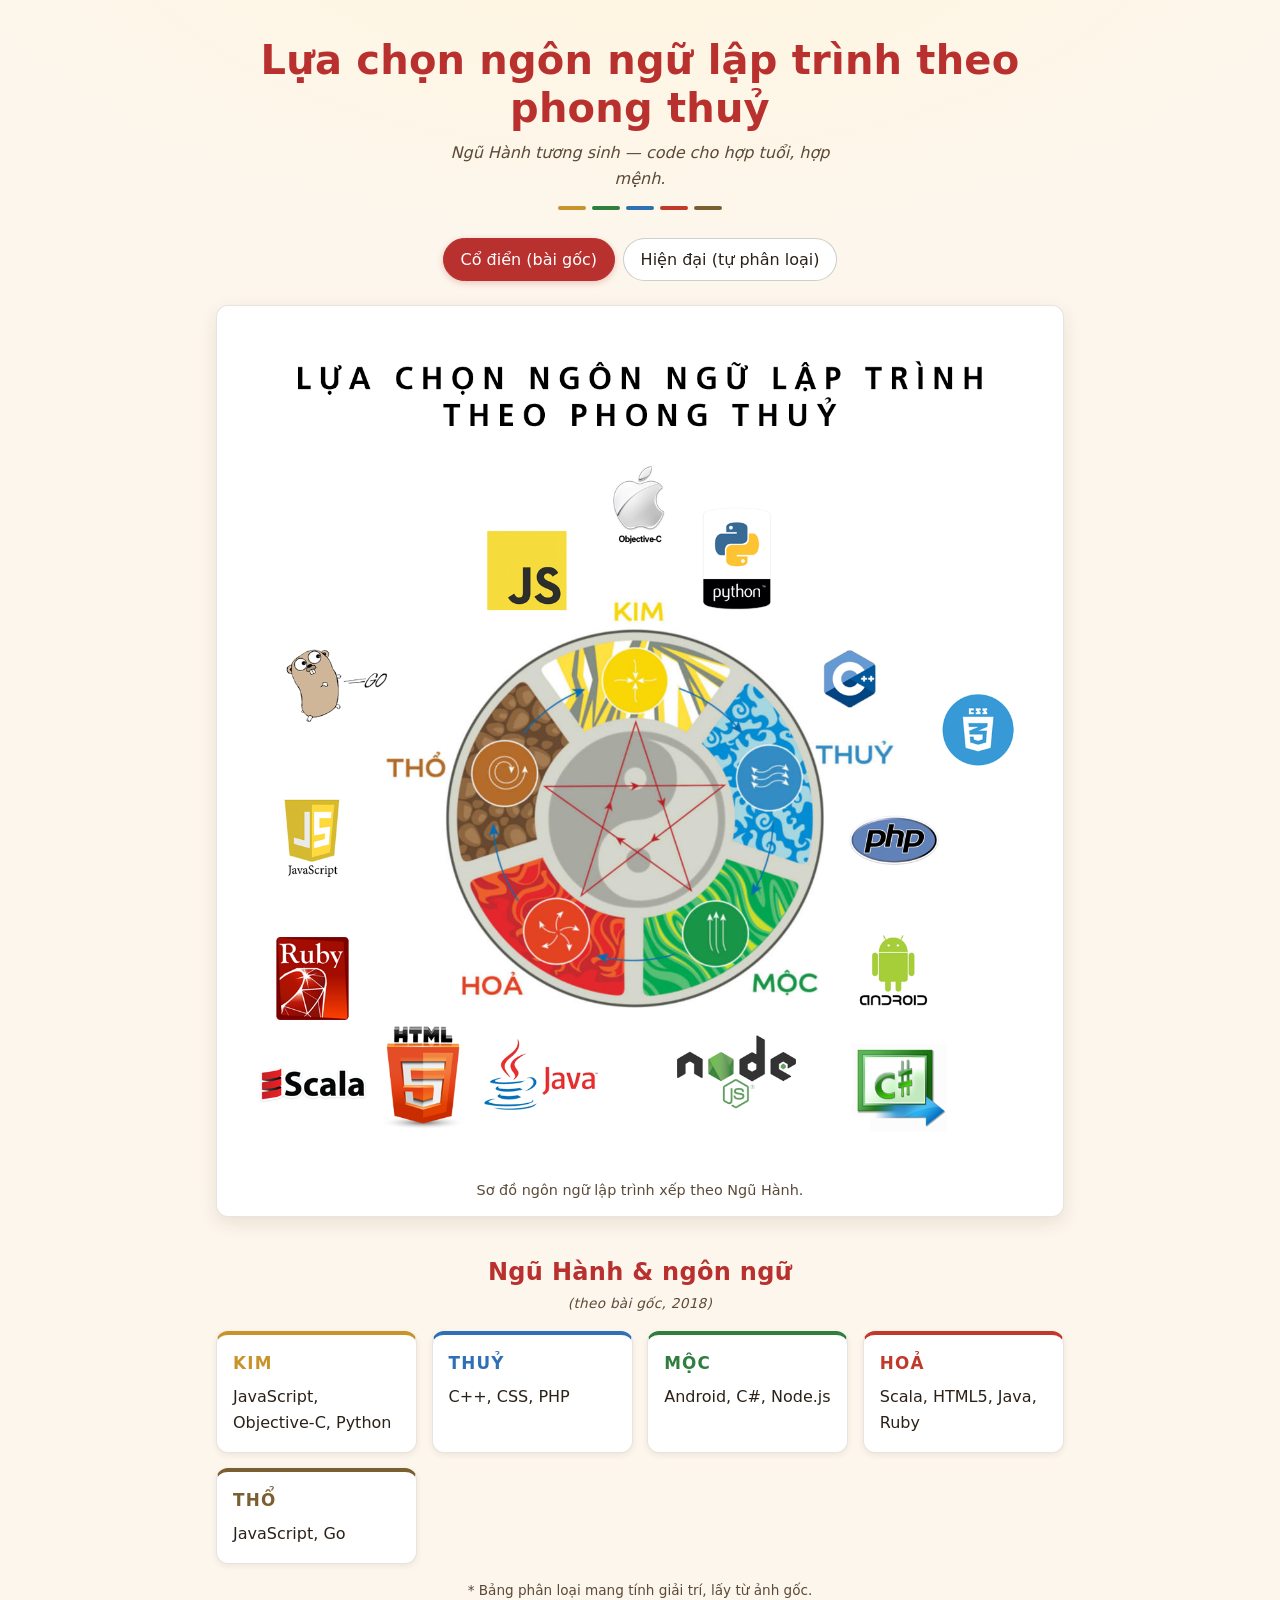
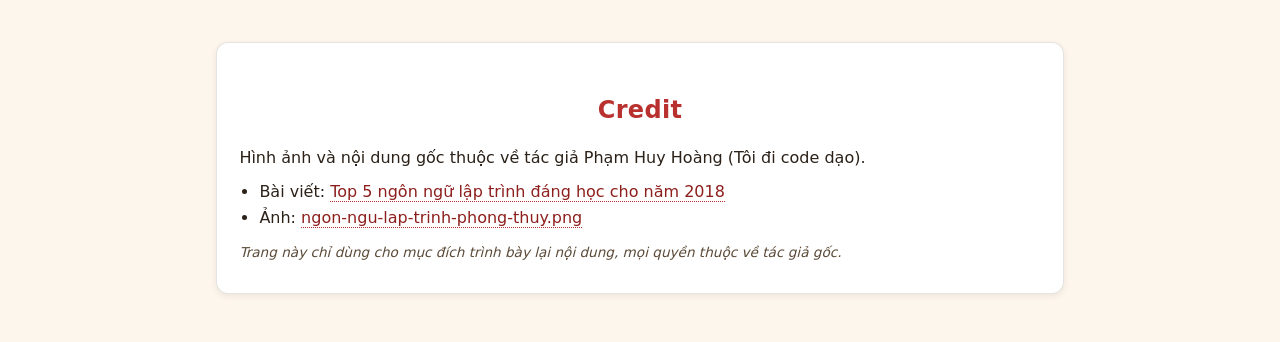
==== index.html @ 5bca4d92 "fix: correct classic-mode mapping per re-read of 2018 image Ruby moves to HOẢ (was THỔ). THUỶ gains " ====
<!DOCTYPE html>
<html lang="vi">
<head>
  <meta charset="UTF-8" />
  <meta name="viewport" content="width=device-width, initial-scale=1.0" />
  <title>Lựa chọn ngôn ngữ lập trình theo phong thuỷ</title>
  <meta name="description" content="Chọn ngôn ngữ lập trình theo Ngũ Hành: Kim, Mộc, Thuỷ, Hoả, Thổ — vui là chính." />
  <link rel="stylesheet" href="style.css" />
</head>
<body>
  <a class="skip-link" href="#main-content">Bỏ qua tới nội dung chính</a>
  <main class="page" id="main-content">
    <header class="hero">
      <h1>Lựa chọn ngôn ngữ lập trình theo phong thuỷ</h1>
      <p class="subtitle">Ngũ Hành tương sinh — code cho hợp tuổi, hợp mệnh.</p>
      <div class="hero-ribbon" aria-hidden="true">
        <span class="r-kim"></span>
        <span class="r-moc"></span>
        <span class="r-thuy"></span>
        <span class="r-hoa"></span>
        <span class="r-tho"></span>
      </div>
    </header>

    <div class="mode-toggle" role="tablist" aria-label="Chế độ hiển thị">
      <button type="button" role="tab" id="tab-classic" data-mode="classic"
              aria-controls="panel-classic" aria-selected="true" tabindex="0">
        Cổ điển (bài gốc)
      </button>
      <button type="button" role="tab" id="tab-modern" data-mode="modern"
              aria-controls="panel-modern" aria-selected="false" tabindex="-1">
        Hiện đại (tự phân loại)
      </button>
    </div>

    <section id="panel-classic" role="tabpanel" aria-labelledby="tab-classic">
      <section class="figure">
        <figure>
          <img
            src="assets/ngon-ngu-lap-trinh-phong-thuy.png"
            alt="Sơ đồ phong thuỷ ngôn ngữ lập trình theo Ngũ Hành"
          />
          <figcaption>Sơ đồ ngôn ngữ lập trình xếp theo Ngũ Hành.</figcaption>
        </figure>
      </section>

      <section class="elements">
        <h2>Ngũ Hành &amp; ngôn ngữ <small class="mode-tag">(theo bài gốc, 2018)</small></h2>
        <div class="grid">
          <article class="card kim">
            <h3>KIM</h3>
            <p>JavaScript, Objective-C, Python</p>
          </article>
          <article class="card thuy">
            <h3>THUỶ</h3>
            <p>C++, CSS, PHP</p>
          </article>
          <article class="card moc">
            <h3>MỘC</h3>
            <p>Android, C#, Node.js</p>
          </article>
          <article class="card hoa">
            <h3>HOẢ</h3>
            <p>Scala, HTML5, Java, Ruby</p>
          </article>
          <article class="card tho">
            <h3>THỔ</h3>
            <p>JavaScript, Go</p>
          </article>
        </div>
        <p class="disclaimer">* Bảng phân loại mang tính giải trí, lấy từ ảnh gốc.</p>
      </section>
    </section>

    <section id="panel-modern" role="tabpanel" aria-labelledby="tab-modern" hidden>
      <section class="elements">
        <h2>Ngũ Hành &amp; ngôn ngữ <small class="mode-tag" id="source-tag">Nguồn: GitHub Linguist</small></h2>
        <div class="modern-controls">
          <div id="source-toggle"></div>
          <div id="view-toggle"></div>
        </div>
        <div class="grid" id="element-grid"></div>
        <p class="legend"></p>
        <details id="debug-panel" hidden></details>
        <p class="disclaimer">* Mặc định hiển thị TIOBE Top 20 (April 2026). Bấm "Xem tất cả ngôn ngữ" để mở rộng. Có thể đổi nguồn màu giữa GitHub Linguist và GitLab Linguist (palette khác hẳn).</p>
      </section>
      <details class="original-image">
        <summary>Ảnh gốc</summary>
        <figure>
          <img
            src="assets/ngon-ngu-lap-trinh-phong-thuy.png"
            alt="Sơ đồ phong thuỷ ngôn ngữ lập trình theo Ngũ Hành"
          />
          <figcaption>Sơ đồ ngôn ngữ lập trình xếp theo Ngũ Hành.</figcaption>
        </figure>
      </details>
    </section>

    <footer class="credit">
      <h2>Credit</h2>
      <p>
        Hình ảnh và nội dung gốc thuộc về tác giả Phạm Huy Hoàng (Tôi đi code dạo).
      </p>
      <ul>
        <li>
          Bài viết:
          <a href="https://toidicodedao.com/2018/01/02/top-5-ngon-ngu-lap-trinh-dang-hoc-cho-nam-2018/" target="_blank" rel="noopener noreferrer">
            Top 5 ngôn ngữ lập trình đáng học cho năm 2018
          </a>
        </li>
        <li>
          Ảnh:
          <a href="https://toidicodedao.com/wp-content/uploads/2017/12/ngon-ngu-lap-trinh-phong-thuy.png" target="_blank" rel="noopener noreferrer">
            ngon-ngu-lap-trinh-phong-thuy.png
          </a>
        </li>
      </ul>
      <p class="note">Trang này chỉ dùng cho mục đích trình bày lại nội dung, mọi quyền thuộc về tác giả gốc.</p>
    </footer>
  </main>
  <script type="module" src="./js/mode-toggle.js"></script>
  <script type="module" src="./js/main.js"></script>
</body>
</html>
---- style.css ----
/* Phong-thuỷ ngôn ngữ lập trình — design tokens & layout.
   Palette: warm cream + accent red + gold (lunar-new-year).
   Element accents (kim/moc/thuy/hoa/tho) kept as brand. */

:root {
  --bg: #fdf6ec;
  --bg-tint: #f7ecd8;
  --fg: #2b2118;
  --muted: #5b4a38;             /* darkened for AA on cream */
  --accent: #b8312f;
  --accent-ink: #8d1f1d;
  --gold: #c79b3c;
  --card-bg: #ffffff;
  --border: rgba(43, 33, 24, 0.12);
  --border-strong: rgba(43, 33, 24, 0.22);

  --kim: #c8932a;
  --thuy: #2e6fb5;
  --moc: #2f7d3f;
  --hoa: #c0392b;
  --tho: #7a5f30;

  --shadow: 0 6px 18px rgba(58, 36, 12, 0.10);
  --shadow-sm: 0 2px 6px rgba(58, 36, 12, 0.08);
  --radius-sm: 8px;
  --radius: 12px;
  --focus-ring: 0 0 0 3px rgba(199, 155, 60, 0.45);

  --font-sans: "Be Vietnam Pro", "Inter", "Segoe UI", system-ui, -apple-system,
    "Helvetica Neue", Arial, "Noto Sans", "Noto Sans Vietnamese", sans-serif;
}

* { box-sizing: border-box; }
html, body { margin: 0; padding: 0; }
html { scroll-behavior: smooth; }

@media (prefers-reduced-motion: reduce) {
  html { scroll-behavior: auto; }
  *, *::before, *::after {
    animation-duration: 0.01ms !important;
    animation-iteration-count: 1 !important;
    transition-duration: 0.01ms !important;
  }
}

body {
  font-family: var(--font-sans);
  background: radial-gradient(1200px 600px at 50% -120px, #fff5dd 0%, transparent 60%), var(--bg);
  color: var(--fg);
  line-height: 1.6;
  -webkit-font-smoothing: antialiased;
  text-rendering: optimizeLegibility;
}

.skip-link {
  position: absolute;
  left: -9999px;
  top: 0;
  background: var(--accent);
  color: #fff;
  padding: 0.5rem 0.9rem;
  border-radius: 0 0 8px 0;
  font-weight: 600;
  z-index: 100;
}
.skip-link:focus { left: 0; }

.page {
  max-width: 880px;
  margin: 0 auto;
  padding: 2.25rem 1rem 3rem;
}

/* ---------- Hero ---------- */
.hero { text-align: center; margin-bottom: 1.75rem; padding: 0 0.25rem; }
.hero h1 {
  margin: 0;
  font-size: clamp(1.55rem, 4.4vw, 2.5rem);
  line-height: 1.2; color: var(--accent); letter-spacing: 0.2px; font-weight: 700;
}
.hero .subtitle { margin: 0.5rem auto 0; max-width: 38ch; color: var(--muted); font-style: italic; }
.hero-ribbon {
  display: flex; justify-content: center; gap: 6px;
  margin: 0.9rem auto 0; width: max-content; max-width: 100%;
}
.hero-ribbon span { display: block; width: 28px; height: 4px; border-radius: 2px; }
.hero-ribbon .r-kim  { background: var(--kim); }
.hero-ribbon .r-moc  { background: var(--moc); }
.hero-ribbon .r-thuy { background: var(--thuy); }
.hero-ribbon .r-hoa  { background: var(--hoa); }
.hero-ribbon .r-tho  { background: var(--tho); }

/* ---------- Classic figure ---------- */
.figure { display: flex; justify-content: center; margin: 1.25rem 0 2.25rem; }
.figure figure {
  margin: 0; background: var(--card-bg); padding: 0.85rem;
  border: 1px solid var(--border); border-radius: var(--radius);
  box-shadow: var(--shadow); max-width: 100%;
}
.figure img, .original-image img {
  display: block; max-width: 100%; height: auto; border-radius: var(--radius-sm);
}
.figure figcaption, .original-image figcaption {
  text-align: center; margin-top: 0.6rem; color: var(--muted); font-size: 0.9rem;
}

/* ---------- Section headings ---------- */
.elements h2, .credit h2 {
  text-align: center; color: var(--accent);
  margin: 1.75rem 0 1rem; font-weight: 700; letter-spacing: 0.3px;
}
.mode-tag {
  display: block; font-size: 0.85rem; font-style: italic;
  color: var(--muted); font-weight: 400; margin-top: 0.15rem;
}

/* ---------- Card grid ---------- */
.grid {
  display: grid;
  gap: 0.9rem;
  grid-template-columns: repeat(auto-fit, minmax(160px, 1fr));
}

.card {
  position: relative; background: var(--card-bg);
  border: 1px solid var(--border); border-top: 4px solid var(--gold);
  border-radius: var(--radius); padding: 0.95rem 1rem 1.05rem;
  box-shadow: var(--shadow-sm);
  transition: transform 0.18s ease, box-shadow 0.18s ease;
}
.card:hover { transform: translateY(-2px); box-shadow: var(--shadow); }

@media (prefers-reduced-motion: reduce) {
  .card { transition: none; }
  .card:hover { transform: none; }
}

.card h3 { margin: 0 0 0.45rem; font-size: 1.05rem; letter-spacing: 1.2px; font-weight: 700; }
.card p { margin: 0; color: var(--fg); }

.card.kim  { border-top-color: var(--kim);  } .card.kim h3  { color: var(--kim);  }
.card.thuy { border-top-color: var(--thuy); } .card.thuy h3 { color: var(--thuy); }
.card.moc  { border-top-color: var(--moc);  } .card.moc h3  { color: var(--moc);  }
.card.hoa  { border-top-color: var(--hoa);  } .card.hoa h3  { color: var(--hoa);  }
.card.tho  { border-top-color: var(--tho);  } .card.tho h3  { color: var(--tho);  }

.disclaimer { text-align: center; color: var(--muted); font-size: 0.85rem; margin-top: 1rem; }

/* ---------- Credit ---------- */
.credit {
  margin-top: 2.5rem; background: var(--card-bg);
  border: 1px solid var(--border); border-radius: var(--radius);
  padding: 1.25rem 1.4rem 1.4rem; box-shadow: var(--shadow-sm);
}
.credit p { margin: 0.4rem 0; }
.credit ul { margin: 0.5rem 0 0.75rem 1.25rem; padding: 0; }
.credit a {
  color: var(--accent-ink); text-decoration: none;
  border-bottom: 1px dotted var(--accent);
  transition: color 0.15s ease, border-color 0.15s ease;
}
.credit a:hover { color: var(--gold); border-bottom-color: var(--gold); }
.credit a:focus-visible { outline: none; box-shadow: var(--focus-ring); border-radius: 3px; }
.credit .note { font-size: 0.85rem; color: var(--muted); font-style: italic; }

/* ---------- Mode toggle (tablist) ---------- */
.mode-toggle {
  display: flex;
  flex-wrap: wrap;            /* avoid 320px overflow */
  justify-content: center;
  gap: 0.5rem;
  margin: 1rem 0 1.5rem;
}
.mode-toggle [role="tab"] {
  font: inherit; font-weight: 500;
  padding: 0.5rem 1.05rem; border-radius: 999px;
  border: 1px solid var(--border-strong);
  background: var(--card-bg); color: var(--fg); cursor: pointer;
  transition: background 0.15s ease, color 0.15s ease, border-color 0.15s ease;
}
.mode-toggle [role="tab"]:hover { border-color: var(--accent); }
.mode-toggle [role="tab"][aria-selected="true"] {
  background: var(--accent); color: #fff; border-color: var(--accent);
  box-shadow: 0 2px 6px rgba(184, 49, 47, 0.25);
}
.mode-toggle [role="tab"]:focus-visible { outline: none; box-shadow: var(--focus-ring); }

[role="tabpanel"][hidden] { display: none; }

@media (prefers-reduced-motion: no-preference) {
  @keyframes fadeIn { from { opacity: 0; transform: translateY(4px); } to { opacity: 1; transform: none; } }
  [role="tabpanel"]:not([hidden]) { animation: fadeIn 180ms ease; }
}

/* ---------- Original-image disclosure ---------- */
.original-image {
  margin: 2rem 0 0; background: var(--card-bg);
  border: 1px solid var(--border); padding: 0.85rem 1rem;
  border-radius: var(--radius); box-shadow: var(--shadow-sm);
}
.original-image > summary,
#debug-panel > summary {
  cursor: pointer; list-style: none; font-weight: 500;
  display: inline-flex; align-items: center; gap: 0.4rem;
}
.original-image > summary { color: var(--accent-ink); }
#debug-panel > summary { color: var(--muted); }
.original-image > summary::-webkit-details-marker,
#debug-panel > summary::-webkit-details-marker { display: none; }
.original-image > summary::before,
#debug-panel > summary::before {
  content: "▸"; display: inline-block;
  transition: transform 0.15s ease; color: var(--gold);
}
.original-image[open] > summary::before,
#debug-panel[open] > summary::before { transform: rotate(90deg); }
.original-image > summary:focus-visible,
#debug-panel > summary:focus-visible {
  outline: none; box-shadow: var(--focus-ring); border-radius: 4px;
}
.original-image figure { margin: 0.75rem 0 0; }

/* ---------- Chip grid (modern panel) ---------- */
.card-count {
  display: block; margin: 0 0 0.6rem;
  color: var(--muted); font-size: 0.78rem;
  font-variant-numeric: tabular-nums;
}

.chips { display: flex; flex-wrap: wrap; gap: 0.35rem; }

.chip {
  display: inline-flex; align-items: center;
  padding: 0.22rem 0.6rem; border-radius: 999px;
  font-size: 0.78rem; line-height: 1.4;
  border: 1px solid rgba(0, 0, 0, 0.18); white-space: nowrap;
  background: var(--bg); color: var(--fg);
  max-width: 100%; overflow: hidden; text-overflow: ellipsis;
}
.chip-tiobe {
  border-color: rgba(0, 0, 0, 0.45); font-weight: 600;
  box-shadow: inset 0 0 0 1px rgba(255, 255, 255, 0.15);
}

.elements .chip-other { display: none; }
.elements.show-all .chip-other { display: inline-flex; }

.modern-controls {
  display: flex; flex-wrap: wrap; justify-content: center; align-items: center;
  gap: 0.75rem; margin: 0 0 1rem;
}
.modern-controls #view-toggle,
.modern-controls #source-toggle { display: flex; margin: 0; }

.source-toggle {
  display: inline-flex; border: 1px solid var(--border-strong);
  border-radius: 999px; padding: 2px; background: var(--card-bg);
}
.source-toggle-btn {
  font: inherit; font-size: 0.85rem; padding: 0.3rem 0.85rem;
  border-radius: 999px; border: none; background: transparent;
  color: var(--fg); cursor: pointer;
  transition: background 0.15s ease, color 0.15s ease;
}
.source-toggle-btn[aria-selected="true"] { background: var(--accent); color: #fff; }
.source-toggle-btn:hover:not([aria-selected="true"]) { background: var(--bg-tint); }
.source-toggle-btn:focus-visible { outline: none; box-shadow: var(--focus-ring); }

.view-toggle-btn {
  font: inherit; font-size: 0.85rem;
  padding: 0.4rem 0.95rem; border-radius: 999px;
  border: 1px solid var(--border-strong);
  background: var(--card-bg); color: var(--fg); cursor: pointer;
  transition: background 0.15s ease, color 0.15s ease, border-color 0.15s ease;
}
.view-toggle-btn:hover { border-color: var(--accent); }
.view-toggle-btn[aria-pressed="true"] {
  background: var(--accent); color: #fff; border-color: var(--accent);
}
.view-toggle-btn:focus-visible { outline: none; box-shadow: var(--focus-ring); }

.legend {
  text-align: center; font-style: italic;
  color: var(--muted); font-size: 0.85rem;
  margin: 1rem auto 0; max-width: 60ch;
}

.render-error {
  text-align: center; color: var(--accent-ink);
  padding: 0.9rem 1rem; border: 1px dashed var(--accent);
  border-radius: var(--radius-sm); background: #fff7f6;
}

/* ---------- Debug panel ---------- */
#debug-panel {
  margin-top: 1rem;
  background: var(--bg-tint);
  border: 1px dashed var(--border-strong);
  padding: 0.75rem 1rem;
  border-radius: var(--radius-sm);
  font-size: 0.9rem;
}
#debug-panel[open] { background: var(--card-bg); }
#debug-panel h4 { margin: 0.85rem 0 0.4rem; font-size: 0.9rem; color: var(--fg); }

/* ---------- Mobile ---------- */
@media (max-width: 420px) {
  .page { padding: 1.75rem 0.85rem 2.5rem; }
  .grid { grid-template-columns: 1fr; }
  .chip { font-size: 0.74rem; padding: 0.18rem 0.5rem; }
  .mode-toggle [role="tab"] {
    padding: 0.4rem 0.85rem; font-size: 0.92rem;
    flex: 1 1 auto; text-align: center; min-width: 0;
  }
}

@media (max-width: 320px) {
  .hero h1 { font-size: 1.4rem; }
  .mode-toggle { gap: 0.4rem; }
  .mode-toggle [role="tab"] { padding: 0.4rem 0.6rem; font-size: 0.88rem; }
}
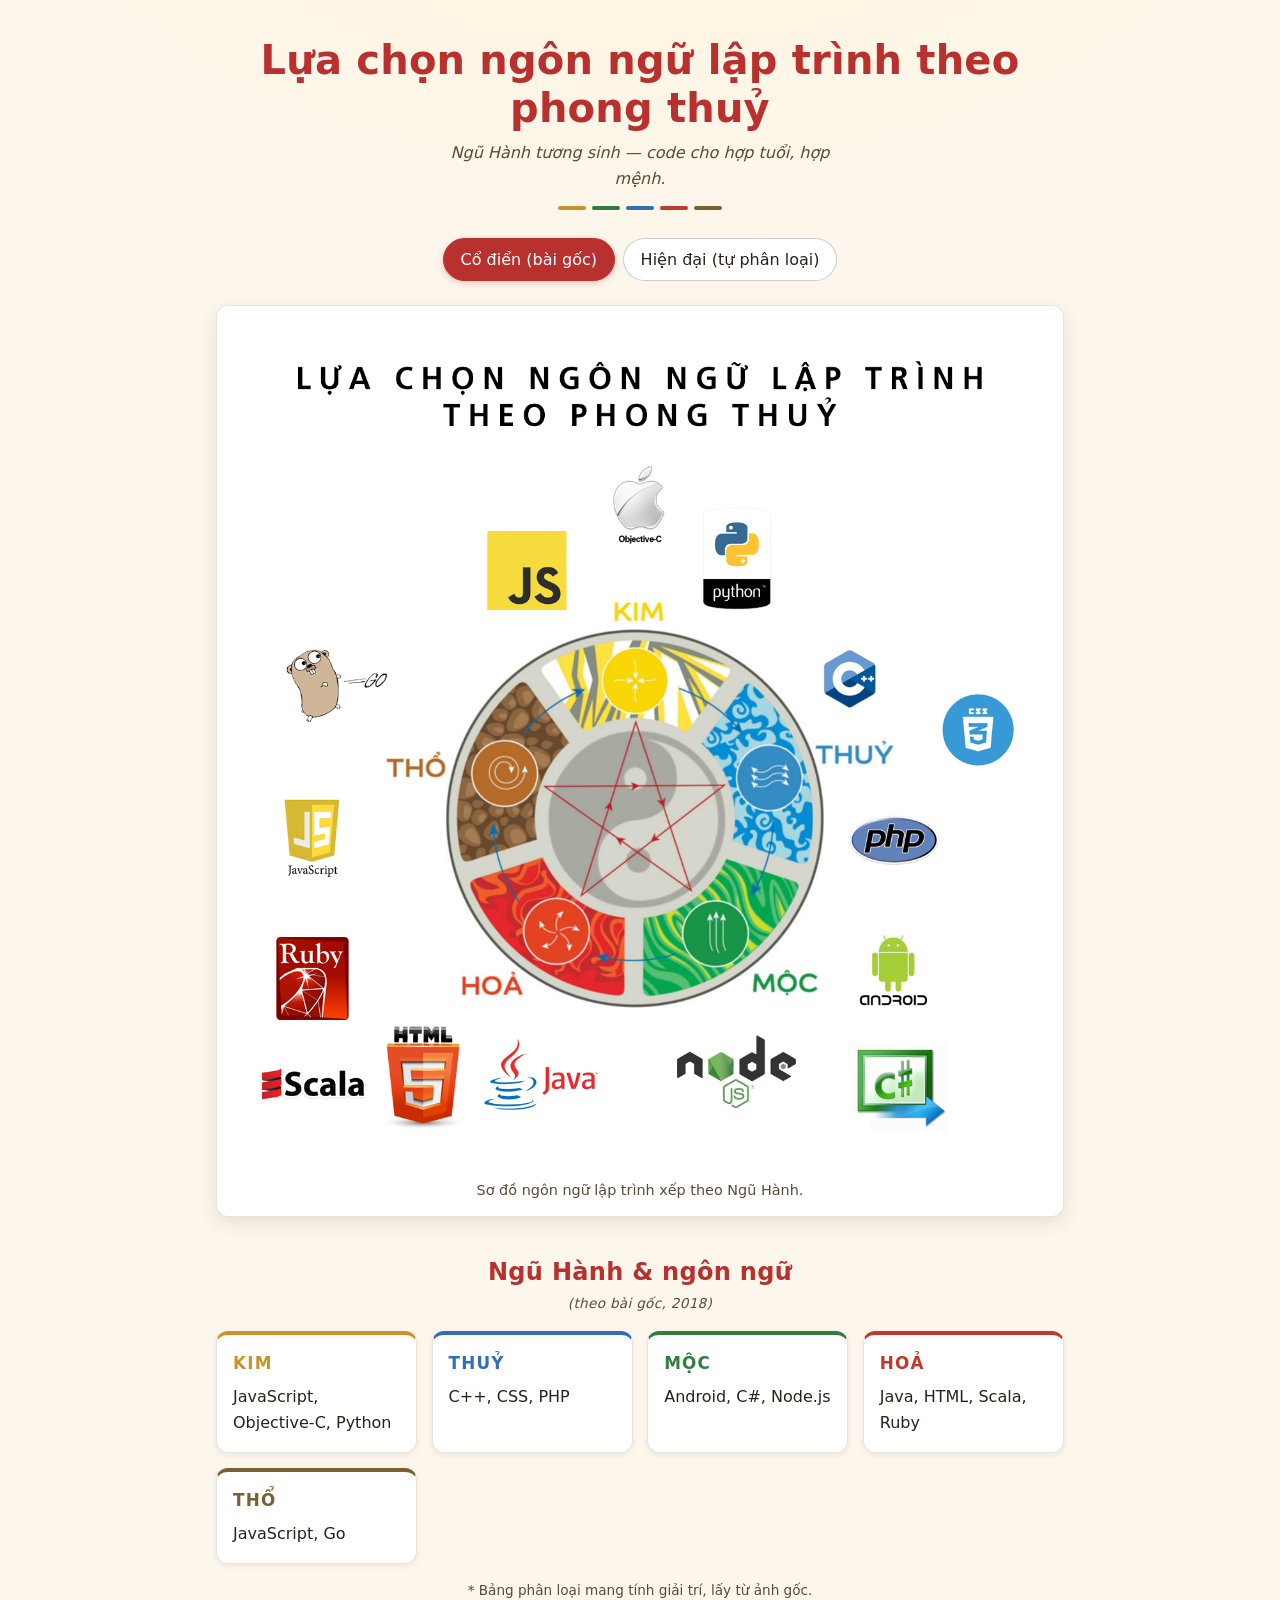
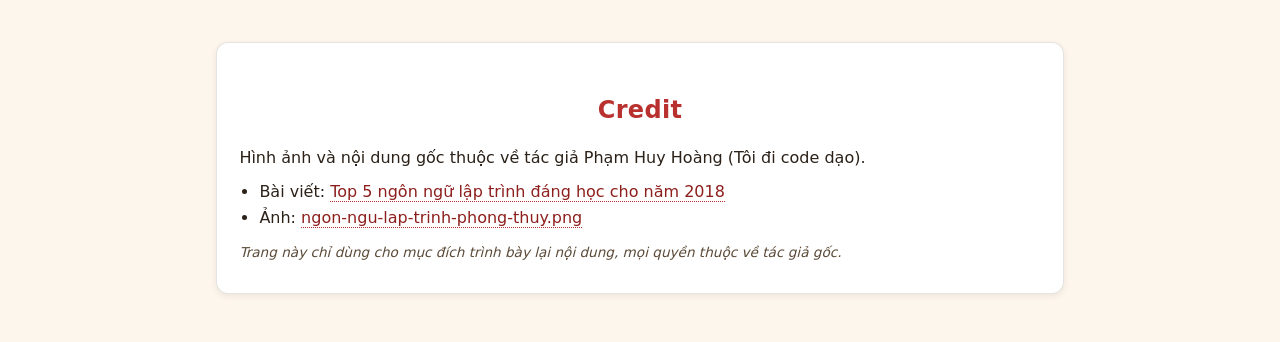
==== commit c548ddaf: "fix: reorder HOẢ classic card to Java, HTML, Scala, Ruby" ====
--- a/index.html
+++ b/index.html
@@ -61,7 +61,7 @@
           </article>
           <article class="card hoa">
             <h3>HOẢ</h3>
-            <p>Scala, HTML5, Java, Ruby</p>
+            <p>Java, HTML, Scala, Ruby</p>
           </article>
           <article class="card tho">
             <h3>THỔ</h3>
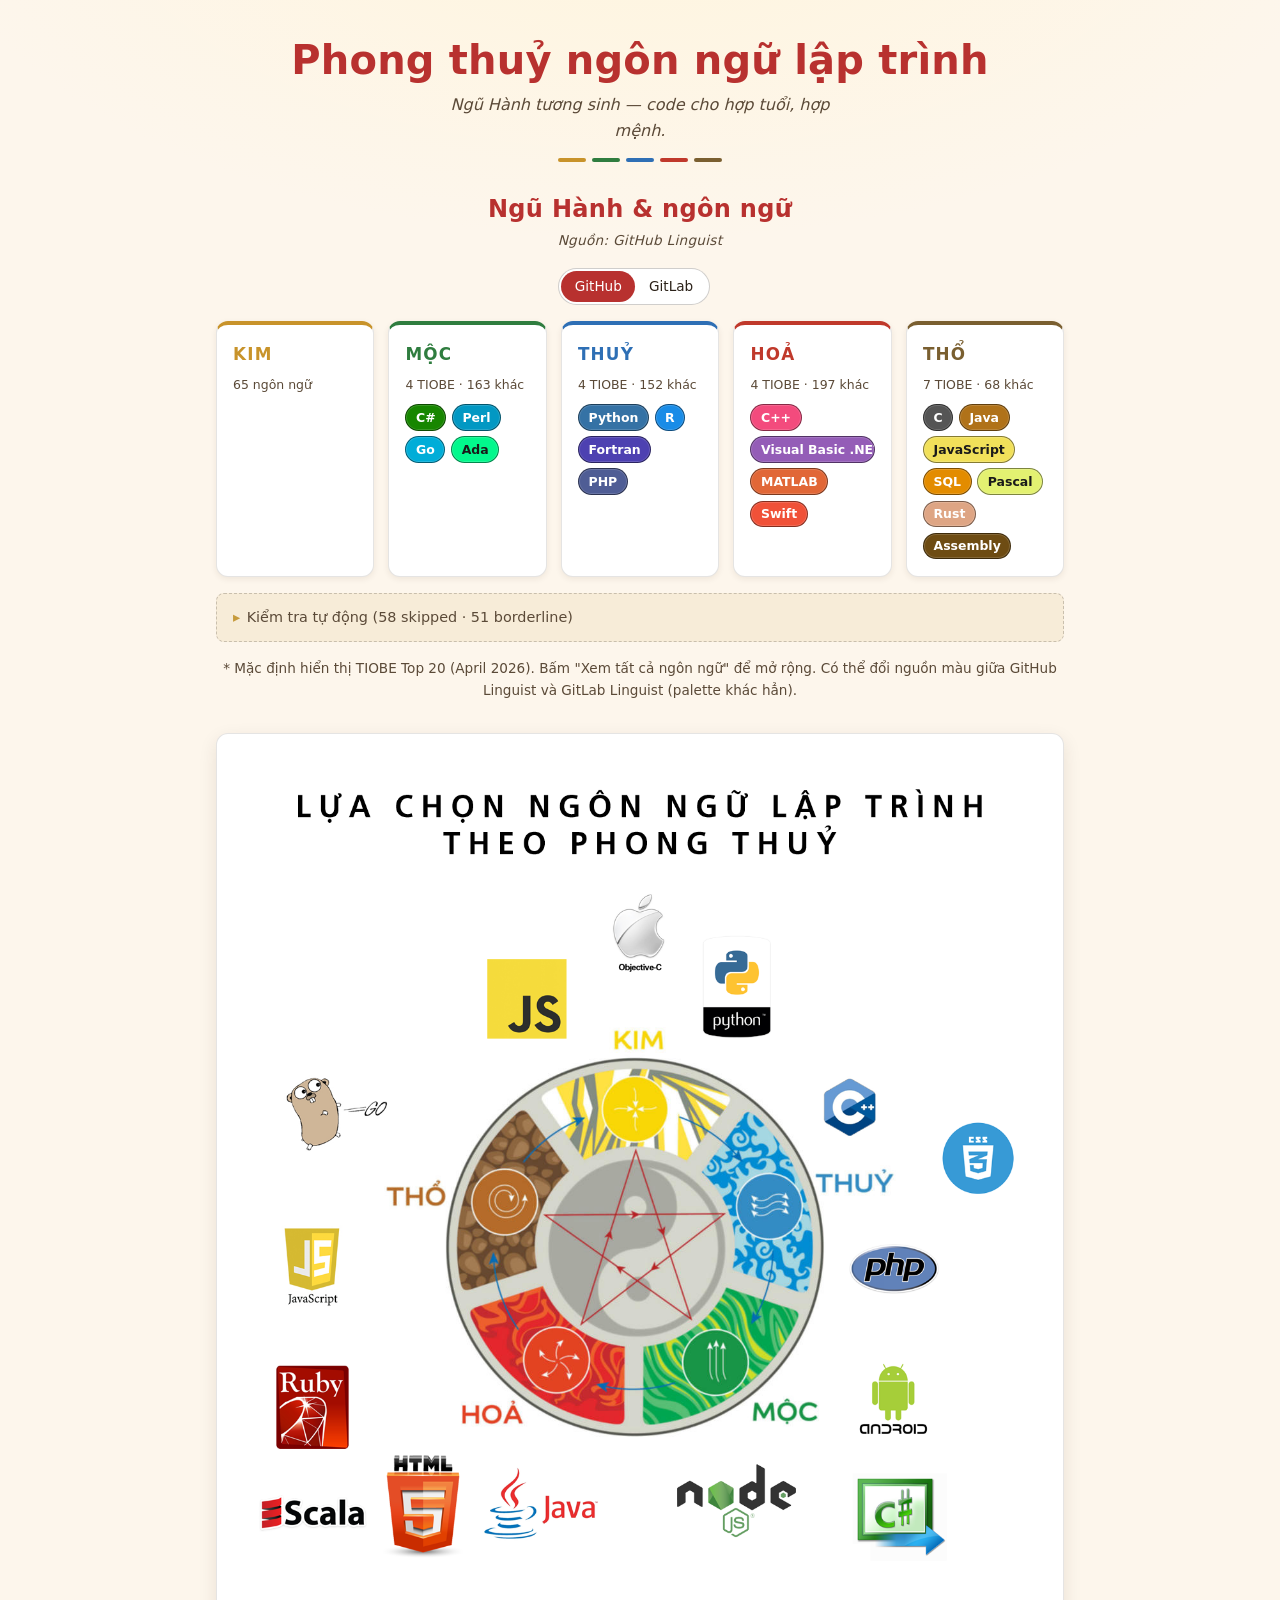
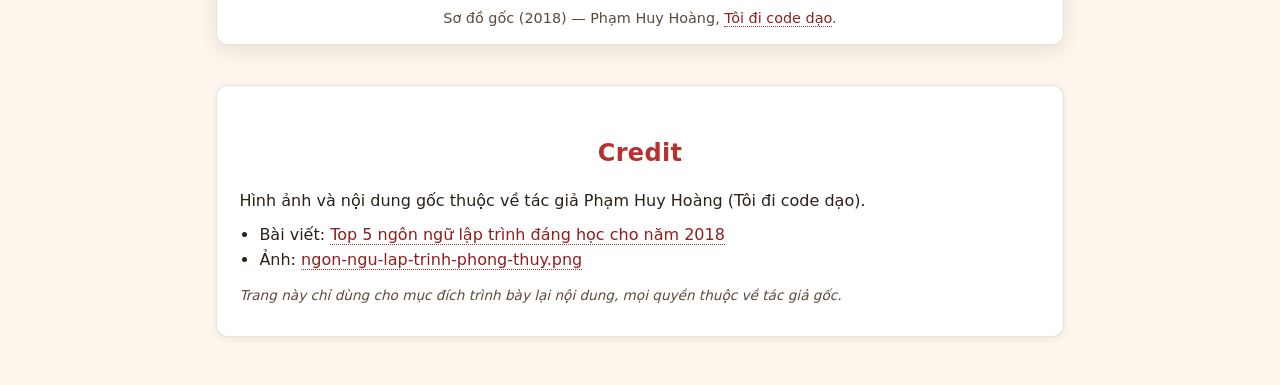
==== commit e868002d: "refactor: drop classic page, modern is sole view with original image inline - remove tablist + panel" ====
--- a/index.html
+++ b/index.html
@@ -3,15 +3,31 @@
 <head>
   <meta charset="UTF-8" />
   <meta name="viewport" content="width=device-width, initial-scale=1.0" />
-  <title>Lựa chọn ngôn ngữ lập trình theo phong thuỷ</title>
-  <meta name="description" content="Chọn ngôn ngữ lập trình theo Ngũ Hành: Kim, Mộc, Thuỷ, Hoả, Thổ — vui là chính." />
+  <title>Phong thuỷ ngôn ngữ lập trình — phân loại theo Ngũ Hành</title>
+  <meta
+    name="description"
+    content="Phân loại ngôn ngữ lập trình theo Ngũ Hành (Kim, Mộc, Thuỷ, Hoả, Thổ) dựa trên màu sắc của GitHub Linguist và GitLab Linguist, tập trung TIOBE Top 20."
+  />
+  <meta
+    name="keywords"
+    content="phong thuỷ, ngôn ngữ lập trình, ngũ hành, kim mộc thuỷ hoả thổ, GitHub Linguist, GitLab Linguist, TIOBE"
+  />
+  <meta name="author" content="tiennm99" />
+  <meta property="og:type" content="website" />
+  <meta property="og:title" content="Phong thuỷ ngôn ngữ lập trình — phân loại theo Ngũ Hành" />
+  <meta
+    property="og:description"
+    content="Phân loại ngôn ngữ lập trình theo Ngũ Hành dựa trên màu Linguist (GitHub/GitLab), tập trung TIOBE Top 20."
+  />
+  <meta property="og:image" content="assets/ngon-ngu-lap-trinh-phong-thuy.png" />
+  <meta name="twitter:card" content="summary_large_image" />
   <link rel="stylesheet" href="style.css" />
 </head>
 <body>
   <a class="skip-link" href="#main-content">Bỏ qua tới nội dung chính</a>
   <main class="page" id="main-content">
     <header class="hero">
-      <h1>Lựa chọn ngôn ngữ lập trình theo phong thuỷ</h1>
+      <h1>Phong thuỷ ngôn ngữ lập trình</h1>
       <p class="subtitle">Ngũ Hành tương sinh — code cho hợp tuổi, hợp mệnh.</p>
       <div class="hero-ribbon" aria-hidden="true">
         <span class="r-kim"></span>
@@ -22,78 +38,30 @@
       </div>
     </header>
 
-    <div class="mode-toggle" role="tablist" aria-label="Chế độ hiển thị">
-      <button type="button" role="tab" id="tab-classic" data-mode="classic"
-              aria-controls="panel-classic" aria-selected="true" tabindex="0">
-        Cổ điển (bài gốc)
-      </button>
-      <button type="button" role="tab" id="tab-modern" data-mode="modern"
-              aria-controls="panel-modern" aria-selected="false" tabindex="-1">
-        Hiện đại (tự phân loại)
-      </button>
-    </div>
-
-    <section id="panel-classic" role="tabpanel" aria-labelledby="tab-classic">
-      <section class="figure">
-        <figure>
-          <img
-            src="assets/ngon-ngu-lap-trinh-phong-thuy.png"
-            alt="Sơ đồ phong thuỷ ngôn ngữ lập trình theo Ngũ Hành"
-          />
-          <figcaption>Sơ đồ ngôn ngữ lập trình xếp theo Ngũ Hành.</figcaption>
-        </figure>
-      </section>
-
-      <section class="elements">
-        <h2>Ngũ Hành &amp; ngôn ngữ <small class="mode-tag">(theo bài gốc, 2018)</small></h2>
-        <div class="grid">
-          <article class="card kim">
-            <h3>KIM</h3>
-            <p>JavaScript, Objective-C, Python</p>
-          </article>
-          <article class="card thuy">
-            <h3>THUỶ</h3>
-            <p>C++, CSS, PHP</p>
-          </article>
-          <article class="card moc">
-            <h3>MỘC</h3>
-            <p>Android, C#, Node.js</p>
-          </article>
-          <article class="card hoa">
-            <h3>HOẢ</h3>
-            <p>Java, HTML, Scala, Ruby</p>
-          </article>
-          <article class="card tho">
-            <h3>THỔ</h3>
-            <p>JavaScript, Go</p>
-          </article>
-        </div>
-        <p class="disclaimer">* Bảng phân loại mang tính giải trí, lấy từ ảnh gốc.</p>
-      </section>
+    <section class="elements">
+      <h2>Ngũ Hành &amp; ngôn ngữ <small class="mode-tag" id="source-tag">Nguồn: GitHub Linguist</small></h2>
+      <div class="modern-controls">
+        <div id="source-toggle"></div>
+        <div id="view-toggle"></div>
+      </div>
+      <div class="grid" id="element-grid"></div>
+      <p class="legend"></p>
+      <details id="debug-panel" hidden></details>
+      <p class="disclaimer">* Mặc định hiển thị TIOBE Top 20 (April 2026). Bấm "Xem tất cả ngôn ngữ" để mở rộng. Có thể đổi nguồn màu giữa GitHub Linguist và GitLab Linguist (palette khác hẳn).</p>
     </section>
 
-    <section id="panel-modern" role="tabpanel" aria-labelledby="tab-modern" hidden>
-      <section class="elements">
-        <h2>Ngũ Hành &amp; ngôn ngữ <small class="mode-tag" id="source-tag">Nguồn: GitHub Linguist</small></h2>
-        <div class="modern-controls">
-          <div id="source-toggle"></div>
-          <div id="view-toggle"></div>
-        </div>
-        <div class="grid" id="element-grid"></div>
-        <p class="legend"></p>
-        <details id="debug-panel" hidden></details>
-        <p class="disclaimer">* Mặc định hiển thị TIOBE Top 20 (April 2026). Bấm "Xem tất cả ngôn ngữ" để mở rộng. Có thể đổi nguồn màu giữa GitHub Linguist và GitLab Linguist (palette khác hẳn).</p>
-      </section>
-      <details class="original-image">
-        <summary>Ảnh gốc</summary>
-        <figure>
-          <img
-            src="assets/ngon-ngu-lap-trinh-phong-thuy.png"
-            alt="Sơ đồ phong thuỷ ngôn ngữ lập trình theo Ngũ Hành"
-          />
-          <figcaption>Sơ đồ ngôn ngữ lập trình xếp theo Ngũ Hành.</figcaption>
-        </figure>
-      </details>
+    <section class="figure" aria-labelledby="classic-image-heading">
+      <h2 id="classic-image-heading" class="visually-hidden">Ảnh gốc 2018</h2>
+      <figure>
+        <img
+          src="assets/ngon-ngu-lap-trinh-phong-thuy.png"
+          alt="Sơ đồ phong thuỷ ngôn ngữ lập trình theo Ngũ Hành (bài gốc 2018)"
+        />
+        <figcaption>
+          Sơ đồ gốc (2018) — Phạm Huy Hoàng,
+          <a href="https://toidicodedao.com/2018/01/02/top-5-ngon-ngu-lap-trinh-dang-hoc-cho-nam-2018/" target="_blank" rel="noopener noreferrer">Tôi đi code dạo</a>.
+        </figcaption>
+      </figure>
     </section>
 
     <footer class="credit">
@@ -118,7 +86,6 @@
       <p class="note">Trang này chỉ dùng cho mục đích trình bày lại nội dung, mọi quyền thuộc về tác giả gốc.</p>
     </footer>
   </main>
-  <script type="module" src="./js/mode-toggle.js"></script>
   <script type="module" src="./js/main.js"></script>
 </body>
 </html>
--- a/style.css
+++ b/style.css
@@ -90,19 +90,24 @@
 .hero-ribbon .r-hoa  { background: var(--hoa); }
 .hero-ribbon .r-tho  { background: var(--tho); }
 
-/* ---------- Classic figure ---------- */
-.figure { display: flex; justify-content: center; margin: 1.25rem 0 2.25rem; }
+/* ---------- Original figure ---------- */
+.figure { display: flex; justify-content: center; margin: 2rem 0 0; }
 .figure figure {
   margin: 0; background: var(--card-bg); padding: 0.85rem;
   border: 1px solid var(--border); border-radius: var(--radius);
   box-shadow: var(--shadow); max-width: 100%;
 }
-.figure img, .original-image img {
+.figure img {
   display: block; max-width: 100%; height: auto; border-radius: var(--radius-sm);
 }
-.figure figcaption, .original-image figcaption {
+.figure figcaption {
   text-align: center; margin-top: 0.6rem; color: var(--muted); font-size: 0.9rem;
 }
+.figure figcaption a {
+  color: var(--accent-ink); text-decoration: none;
+  border-bottom: 1px dotted var(--accent);
+}
+.figure figcaption a:hover { color: var(--gold); border-bottom-color: var(--gold); }
 
 /* ---------- Section headings ---------- */
 .elements h2, .credit h2 {
@@ -118,7 +123,7 @@
 .grid {
   display: grid;
   gap: 0.9rem;
-  grid-template-columns: repeat(auto-fit, minmax(160px, 1fr));
+  grid-template-columns: repeat(5, minmax(0, 1fr));
 }
 
 .card {
@@ -163,62 +168,30 @@
 .credit a:focus-visible { outline: none; box-shadow: var(--focus-ring); border-radius: 3px; }
 .credit .note { font-size: 0.85rem; color: var(--muted); font-style: italic; }
 
-/* ---------- Mode toggle (tablist) ---------- */
-.mode-toggle {
-  display: flex;
-  flex-wrap: wrap;            /* avoid 320px overflow */
-  justify-content: center;
-  gap: 0.5rem;
-  margin: 1rem 0 1.5rem;
-}
-.mode-toggle [role="tab"] {
-  font: inherit; font-weight: 500;
-  padding: 0.5rem 1.05rem; border-radius: 999px;
-  border: 1px solid var(--border-strong);
-  background: var(--card-bg); color: var(--fg); cursor: pointer;
-  transition: background 0.15s ease, color 0.15s ease, border-color 0.15s ease;
-}
-.mode-toggle [role="tab"]:hover { border-color: var(--accent); }
-.mode-toggle [role="tab"][aria-selected="true"] {
-  background: var(--accent); color: #fff; border-color: var(--accent);
-  box-shadow: 0 2px 6px rgba(184, 49, 47, 0.25);
-}
-.mode-toggle [role="tab"]:focus-visible { outline: none; box-shadow: var(--focus-ring); }
-
-[role="tabpanel"][hidden] { display: none; }
-
-@media (prefers-reduced-motion: no-preference) {
-  @keyframes fadeIn { from { opacity: 0; transform: translateY(4px); } to { opacity: 1; transform: none; } }
-  [role="tabpanel"]:not([hidden]) { animation: fadeIn 180ms ease; }
-}
-
-/* ---------- Original-image disclosure ---------- */
-.original-image {
-  margin: 2rem 0 0; background: var(--card-bg);
-  border: 1px solid var(--border); padding: 0.85rem 1rem;
-  border-radius: var(--radius); box-shadow: var(--shadow-sm);
-}
-.original-image > summary,
+/* ---------- Visually hidden (a11y) ---------- */
+.visually-hidden {
+  position: absolute;
+  width: 1px; height: 1px;
+  margin: -1px; padding: 0;
+  overflow: hidden; clip: rect(0 0 0 0);
+  white-space: nowrap; border: 0;
+}
+
+/* ---------- Debug panel disclosure ---------- */
 #debug-panel > summary {
   cursor: pointer; list-style: none; font-weight: 500;
   display: inline-flex; align-items: center; gap: 0.4rem;
-}
-.original-image > summary { color: var(--accent-ink); }
-#debug-panel > summary { color: var(--muted); }
-.original-image > summary::-webkit-details-marker,
+  color: var(--muted);
+}
 #debug-panel > summary::-webkit-details-marker { display: none; }
-.original-image > summary::before,
 #debug-panel > summary::before {
   content: "▸"; display: inline-block;
   transition: transform 0.15s ease; color: var(--gold);
 }
-.original-image[open] > summary::before,
 #debug-panel[open] > summary::before { transform: rotate(90deg); }
-.original-image > summary:focus-visible,
 #debug-panel > summary:focus-visible {
   outline: none; box-shadow: var(--focus-ring); border-radius: 4px;
 }
-.original-image figure { margin: 0.75rem 0 0; }
 
 /* ---------- Chip grid (modern panel) ---------- */
 .card-count {
@@ -304,18 +277,15 @@
 #debug-panel h4 { margin: 0.85rem 0 0.4rem; font-size: 0.9rem; color: var(--fg); }
 
 /* ---------- Mobile ---------- */
+@media (max-width: 720px) {
+  .grid { grid-template-columns: 1fr; }
+}
+
 @media (max-width: 420px) {
   .page { padding: 1.75rem 0.85rem 2.5rem; }
-  .grid { grid-template-columns: 1fr; }
   .chip { font-size: 0.74rem; padding: 0.18rem 0.5rem; }
-  .mode-toggle [role="tab"] {
-    padding: 0.4rem 0.85rem; font-size: 0.92rem;
-    flex: 1 1 auto; text-align: center; min-width: 0;
-  }
 }
 
 @media (max-width: 320px) {
   .hero h1 { font-size: 1.4rem; }
-  .mode-toggle { gap: 0.4rem; }
-  .mode-toggle [role="tab"] { padding: 0.4rem 0.6rem; font-size: 0.88rem; }
-}
+}
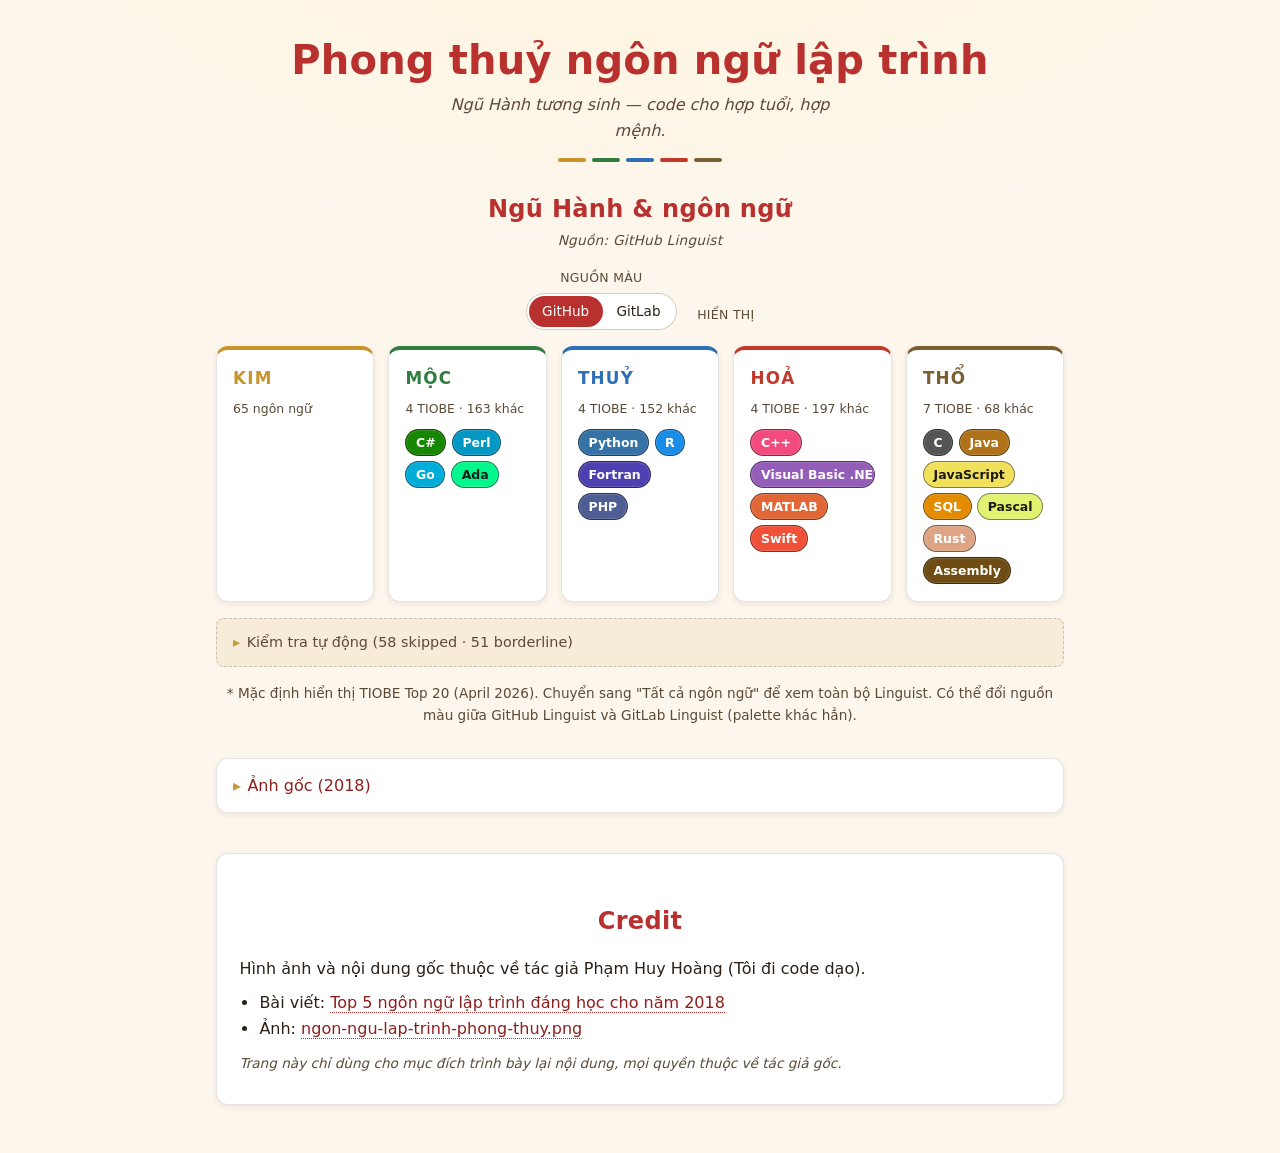
==== commit c330a91f: "feat: collapse 2018 image under spoiler; segmented "Tất cả ngôn ngữ" toggle - wrap original 2018 ima" ====
--- a/index.html
+++ b/index.html
@@ -41,17 +41,23 @@
     <section class="elements">
       <h2>Ngũ Hành &amp; ngôn ngữ <small class="mode-tag" id="source-tag">Nguồn: GitHub Linguist</small></h2>
       <div class="modern-controls">
-        <div id="source-toggle"></div>
-        <div id="view-toggle"></div>
+        <div class="control-group">
+          <span class="control-label">Nguồn màu</span>
+          <div id="source-toggle"></div>
+        </div>
+        <div class="control-group">
+          <span class="control-label">Hiển thị</span>
+          <div id="view-toggle"></div>
+        </div>
       </div>
       <div class="grid" id="element-grid"></div>
       <p class="legend"></p>
       <details id="debug-panel" hidden></details>
-      <p class="disclaimer">* Mặc định hiển thị TIOBE Top 20 (April 2026). Bấm "Xem tất cả ngôn ngữ" để mở rộng. Có thể đổi nguồn màu giữa GitHub Linguist và GitLab Linguist (palette khác hẳn).</p>
+      <p class="disclaimer">* Mặc định hiển thị TIOBE Top 20 (April 2026). Chuyển sang "Tất cả ngôn ngữ" để xem toàn bộ Linguist. Có thể đổi nguồn màu giữa GitHub Linguist và GitLab Linguist (palette khác hẳn).</p>
     </section>
 
-    <section class="figure" aria-labelledby="classic-image-heading">
-      <h2 id="classic-image-heading" class="visually-hidden">Ảnh gốc 2018</h2>
+    <details class="original-image">
+      <summary>Ảnh gốc (2018)</summary>
       <figure>
         <img
           src="assets/ngon-ngu-lap-trinh-phong-thuy.png"
@@ -62,7 +68,7 @@
           <a href="https://toidicodedao.com/2018/01/02/top-5-ngon-ngu-lap-trinh-dang-hoc-cho-nam-2018/" target="_blank" rel="noopener noreferrer">Tôi đi code dạo</a>.
         </figcaption>
       </figure>
-    </section>
+    </details>
 
     <footer class="credit">
       <h2>Credit</h2>
--- a/style.css
+++ b/style.css
@@ -90,24 +90,41 @@
 .hero-ribbon .r-hoa  { background: var(--hoa); }
 .hero-ribbon .r-tho  { background: var(--tho); }
 
-/* ---------- Original figure ---------- */
-.figure { display: flex; justify-content: center; margin: 2rem 0 0; }
-.figure figure {
-  margin: 0; background: var(--card-bg); padding: 0.85rem;
-  border: 1px solid var(--border); border-radius: var(--radius);
-  box-shadow: var(--shadow); max-width: 100%;
-}
-.figure img {
+/* ---------- Original-image disclosure ---------- */
+.original-image {
+  margin: 2rem 0 0; background: var(--card-bg);
+  border: 1px solid var(--border); padding: 0.85rem 1rem;
+  border-radius: var(--radius); box-shadow: var(--shadow-sm);
+}
+.original-image > summary {
+  cursor: pointer; list-style: none; font-weight: 500;
+  display: inline-flex; align-items: center; gap: 0.4rem;
+  color: var(--accent-ink);
+}
+.original-image > summary::-webkit-details-marker { display: none; }
+.original-image > summary::before {
+  content: "▸"; display: inline-block;
+  transition: transform 0.15s ease; color: var(--gold);
+}
+.original-image[open] > summary::before { transform: rotate(90deg); }
+.original-image > summary:focus-visible {
+  outline: none; box-shadow: var(--focus-ring); border-radius: 4px;
+}
+.original-image figure {
+  margin: 0.75rem 0 0; padding: 0.85rem;
+  background: var(--bg-tint); border-radius: var(--radius-sm);
+}
+.original-image img {
   display: block; max-width: 100%; height: auto; border-radius: var(--radius-sm);
 }
-.figure figcaption {
+.original-image figcaption {
   text-align: center; margin-top: 0.6rem; color: var(--muted); font-size: 0.9rem;
 }
-.figure figcaption a {
+.original-image figcaption a {
   color: var(--accent-ink); text-decoration: none;
   border-bottom: 1px dotted var(--accent);
 }
-.figure figcaption a:hover { color: var(--gold); border-bottom-color: var(--gold); }
+.original-image figcaption a:hover { color: var(--gold); border-bottom-color: var(--gold); }
 
 /* ---------- Section headings ---------- */
 .elements h2, .credit h2 {
@@ -167,15 +184,6 @@
 .credit a:hover { color: var(--gold); border-bottom-color: var(--gold); }
 .credit a:focus-visible { outline: none; box-shadow: var(--focus-ring); border-radius: 3px; }
 .credit .note { font-size: 0.85rem; color: var(--muted); font-style: italic; }
-
-/* ---------- Visually hidden (a11y) ---------- */
-.visually-hidden {
-  position: absolute;
-  width: 1px; height: 1px;
-  margin: -1px; padding: 0;
-  overflow: hidden; clip: rect(0 0 0 0);
-  white-space: nowrap; border: 0;
-}
 
 /* ---------- Debug panel disclosure ---------- */
 #debug-panel > summary {
@@ -219,8 +227,14 @@
 .elements.show-all .chip-other { display: inline-flex; }
 
 .modern-controls {
-  display: flex; flex-wrap: wrap; justify-content: center; align-items: center;
-  gap: 0.75rem; margin: 0 0 1rem;
+  display: flex; flex-wrap: wrap; justify-content: center; align-items: end;
+  gap: 1rem 1.25rem; margin: 0 0 1rem;
+}
+.control-group {
+  display: inline-flex; flex-direction: column; align-items: center; gap: 0.3rem;
+}
+.control-label {
+  font-size: 0.78rem; color: var(--muted); letter-spacing: 0.3px; text-transform: uppercase;
 }
 .modern-controls #view-toggle,
 .modern-controls #source-toggle { display: flex; margin: 0; }
@@ -239,17 +253,18 @@
 .source-toggle-btn:hover:not([aria-selected="true"]) { background: var(--bg-tint); }
 .source-toggle-btn:focus-visible { outline: none; box-shadow: var(--focus-ring); }
 
+.view-toggle {
+  display: inline-flex; border: 1px solid var(--border-strong);
+  border-radius: 999px; padding: 2px; background: var(--card-bg);
+}
 .view-toggle-btn {
-  font: inherit; font-size: 0.85rem;
-  padding: 0.4rem 0.95rem; border-radius: 999px;
-  border: 1px solid var(--border-strong);
-  background: var(--card-bg); color: var(--fg); cursor: pointer;
-  transition: background 0.15s ease, color 0.15s ease, border-color 0.15s ease;
-}
-.view-toggle-btn:hover { border-color: var(--accent); }
-.view-toggle-btn[aria-pressed="true"] {
-  background: var(--accent); color: #fff; border-color: var(--accent);
-}
+  font: inherit; font-size: 0.85rem; padding: 0.3rem 0.85rem;
+  border-radius: 999px; border: none; background: transparent;
+  color: var(--fg); cursor: pointer;
+  transition: background 0.15s ease, color 0.15s ease;
+}
+.view-toggle-btn[aria-selected="true"] { background: var(--accent); color: #fff; }
+.view-toggle-btn:hover:not([aria-selected="true"]) { background: var(--bg-tint); }
 .view-toggle-btn:focus-visible { outline: none; box-shadow: var(--focus-ring); }
 
 .legend {
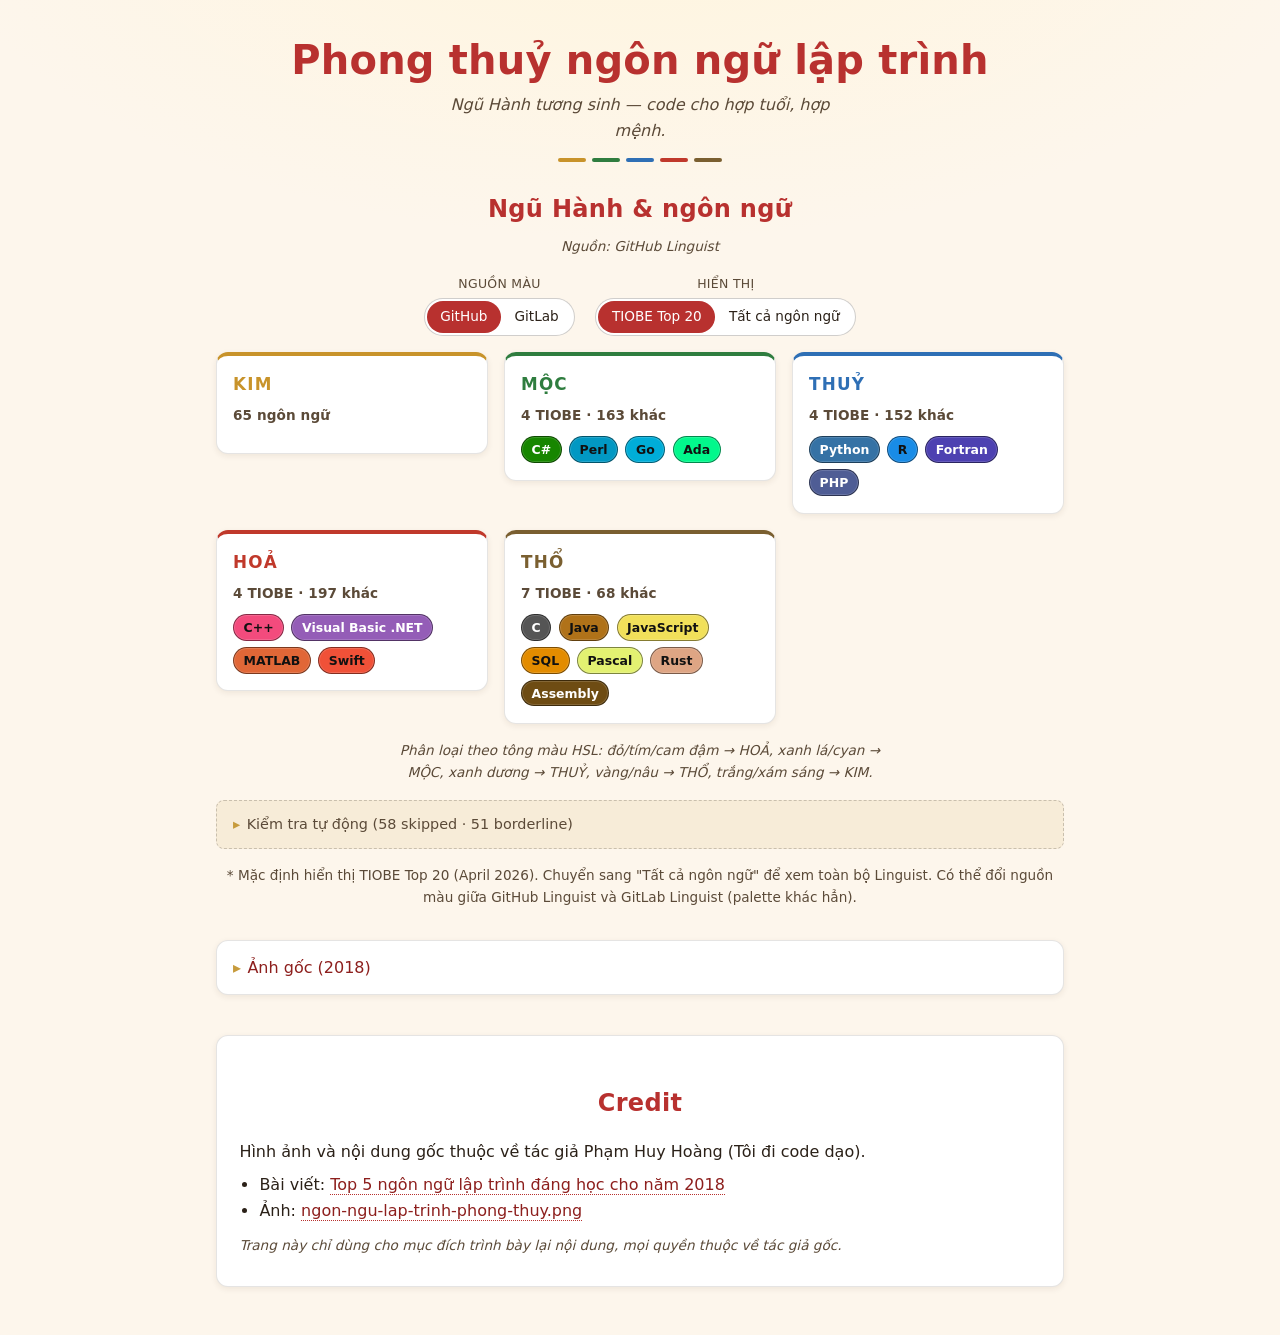
==== commit 36c93fa8: "fix: repair view-toggle, relax 5-col grid, fix chip text contrast UI/UX review found three blockers " ====
--- a/index.html
+++ b/index.html
@@ -39,7 +39,8 @@
     </header>
 
     <section class="elements">
-      <h2>Ngũ Hành &amp; ngôn ngữ <small class="mode-tag" id="source-tag">Nguồn: GitHub Linguist</small></h2>
+      <h2>Ngũ Hành &amp; ngôn ngữ</h2>
+      <p class="mode-tag" id="source-tag">Nguồn: GitHub Linguist</p>
       <div class="modern-controls">
         <div class="control-group">
           <span class="control-label">Nguồn màu</span>
--- a/style.css
+++ b/style.css
@@ -132,15 +132,16 @@
   margin: 1.75rem 0 1rem; font-weight: 700; letter-spacing: 0.3px;
 }
 .mode-tag {
-  display: block; font-size: 0.85rem; font-style: italic;
-  color: var(--muted); font-weight: 400; margin-top: 0.15rem;
+  text-align: center; font-size: 0.85rem; font-style: italic;
+  color: var(--muted); font-weight: 400; margin: -0.5rem 0 1rem;
 }
 
 /* ---------- Card grid ---------- */
 .grid {
   display: grid;
-  gap: 0.9rem;
-  grid-template-columns: repeat(5, minmax(0, 1fr));
+  gap: 1rem;
+  grid-template-columns: repeat(auto-fit, minmax(220px, 1fr));
+  align-items: start;
 }
 
 .card {
@@ -204,19 +205,22 @@
 /* ---------- Chip grid (modern panel) ---------- */
 .card-count {
   display: block; margin: 0 0 0.6rem;
-  color: var(--muted); font-size: 0.78rem;
-  font-variant-numeric: tabular-nums;
-}
-
-.chips { display: flex; flex-wrap: wrap; gap: 0.35rem; }
+  color: var(--muted); font-size: 0.85rem; font-weight: 600;
+  font-variant-numeric: tabular-nums; letter-spacing: 0.1px;
+}
+
+.chips { display: flex; flex-wrap: wrap; gap: 0.4rem 0.45rem; }
+.elements.show-all .chips { gap: 0.45rem 0.5rem; padding-top: 0.25rem; }
 
 .chip {
   display: inline-flex; align-items: center;
   padding: 0.22rem 0.6rem; border-radius: 999px;
   font-size: 0.78rem; line-height: 1.4;
-  border: 1px solid rgba(0, 0, 0, 0.18); white-space: nowrap;
+  border: 1px solid rgba(0, 0, 0, 0.18);
   background: var(--bg); color: var(--fg);
-  max-width: 100%; overflow: hidden; text-overflow: ellipsis;
+  max-width: 100%;
+  white-space: normal;
+  overflow-wrap: anywhere;
 }
 .chip-tiobe {
   border-color: rgba(0, 0, 0, 0.45); font-weight: 600;
@@ -227,7 +231,7 @@
 .elements.show-all .chip-other { display: inline-flex; }
 
 .modern-controls {
-  display: flex; flex-wrap: wrap; justify-content: center; align-items: end;
+  display: flex; flex-wrap: wrap; justify-content: center; align-items: stretch;
   gap: 1rem 1.25rem; margin: 0 0 1rem;
 }
 .control-group {
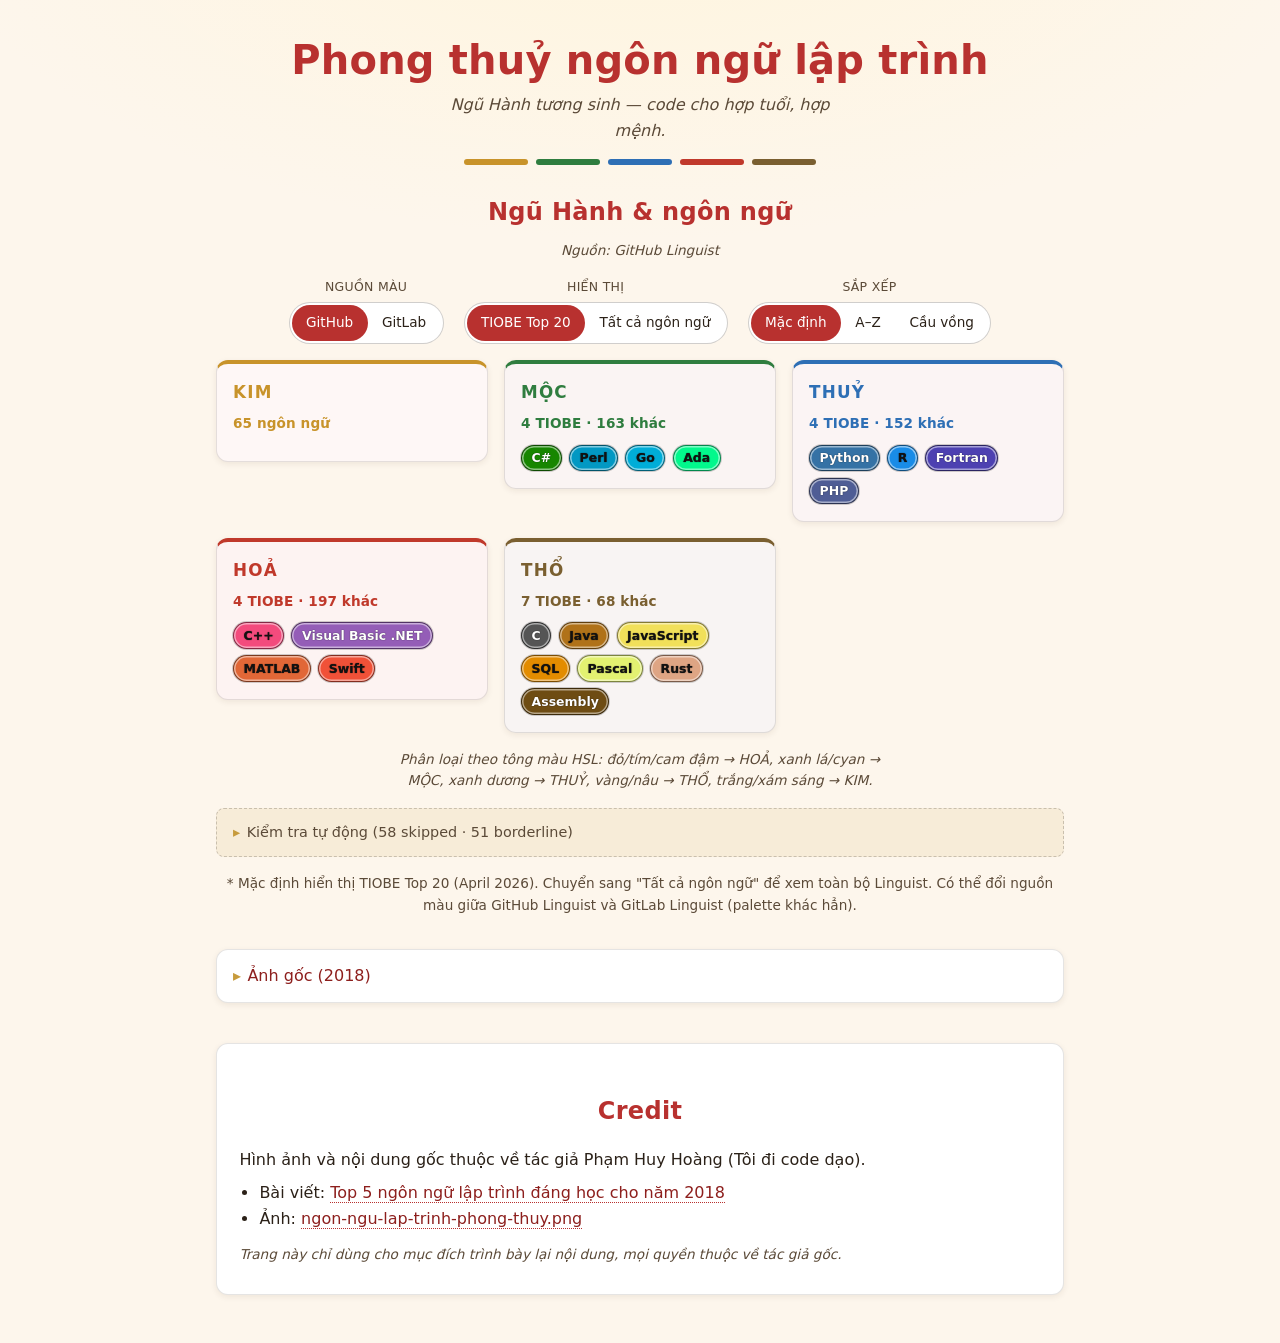
==== commit 7bcf9b97: "feat: sort toggle, element-tinted cards, ARIA radio pattern, mobile polish Apply remaining UI/UX-rev" ====
--- a/index.html
+++ b/index.html
@@ -50,6 +50,10 @@
           <span class="control-label">Hiển thị</span>
           <div id="view-toggle"></div>
         </div>
+        <div class="control-group">
+          <span class="control-label">Sắp xếp</span>
+          <div id="sort-toggle"></div>
+        </div>
       </div>
       <div class="grid" id="element-grid"></div>
       <p class="legend"></p>
--- a/style.css
+++ b/style.css
@@ -80,10 +80,10 @@
 }
 .hero .subtitle { margin: 0.5rem auto 0; max-width: 38ch; color: var(--muted); font-style: italic; }
 .hero-ribbon {
-  display: flex; justify-content: center; gap: 6px;
-  margin: 0.9rem auto 0; width: max-content; max-width: 100%;
-}
-.hero-ribbon span { display: block; width: 28px; height: 4px; border-radius: 2px; }
+  display: flex; justify-content: center; gap: 8px;
+  margin: 1rem auto 0; width: max-content; max-width: 100%;
+}
+.hero-ribbon span { display: block; width: 64px; height: 6px; border-radius: 3px; }
 .hero-ribbon .r-kim  { background: var(--kim); }
 .hero-ribbon .r-moc  { background: var(--moc); }
 .hero-ribbon .r-thuy { background: var(--thuy); }
@@ -161,11 +161,16 @@
 .card h3 { margin: 0 0 0.45rem; font-size: 1.05rem; letter-spacing: 1.2px; font-weight: 700; }
 .card p { margin: 0; color: var(--fg); }
 
-.card.kim  { border-top-color: var(--kim);  } .card.kim h3  { color: var(--kim);  }
-.card.thuy { border-top-color: var(--thuy); } .card.thuy h3 { color: var(--thuy); }
-.card.moc  { border-top-color: var(--moc);  } .card.moc h3  { color: var(--moc);  }
-.card.hoa  { border-top-color: var(--hoa);  } .card.hoa h3  { color: var(--hoa);  }
-.card.tho  { border-top-color: var(--tho);  } .card.tho h3  { color: var(--tho);  }
+.card.kim  { border-top-color: var(--kim);  background: color-mix(in oklch, var(--kim)  6%, var(--card-bg)); }
+.card.kim  h3, .card.kim  .card-count { color: var(--kim);  }
+.card.thuy { border-top-color: var(--thuy); background: color-mix(in oklch, var(--thuy) 6%, var(--card-bg)); }
+.card.thuy h3, .card.thuy .card-count { color: var(--thuy); }
+.card.moc  { border-top-color: var(--moc);  background: color-mix(in oklch, var(--moc)  6%, var(--card-bg)); }
+.card.moc  h3, .card.moc  .card-count { color: var(--moc);  }
+.card.hoa  { border-top-color: var(--hoa);  background: color-mix(in oklch, var(--hoa)  6%, var(--card-bg)); }
+.card.hoa  h3, .card.hoa  .card-count { color: var(--hoa);  }
+.card.tho  { border-top-color: var(--tho);  background: color-mix(in oklch, var(--tho)  6%, var(--card-bg)); }
+.card.tho  h3, .card.tho  .card-count { color: var(--tho);  }
 
 .disclaimer { text-align: center; color: var(--muted); font-size: 0.85rem; margin-top: 1rem; }
 
@@ -210,7 +215,15 @@
 }
 
 .chips { display: flex; flex-wrap: wrap; gap: 0.4rem 0.45rem; }
-.elements.show-all .chips { gap: 0.45rem 0.5rem; padding-top: 0.25rem; }
+.elements.show-all .chips {
+  gap: 0.45rem 0.5rem; padding-top: 0.25rem;
+  max-height: 60vh; overflow-y: auto;
+  scrollbar-width: thin; scrollbar-color: var(--border-strong) transparent;
+}
+.elements.show-all .chips::-webkit-scrollbar { width: 6px; }
+.elements.show-all .chips::-webkit-scrollbar-thumb {
+  background: var(--border-strong); border-radius: 3px;
+}
 
 .chip {
   display: inline-flex; align-items: center;
@@ -222,9 +235,14 @@
   white-space: normal;
   overflow-wrap: anywhere;
 }
+/* Subtle outline boost for chips with a colored background — helps borderline
+   contrast cases (e.g. Swift #F05138) without changing chip color. */
+.chip[style*="background"] {
+  text-shadow: 0 0 1px rgba(0, 0, 0, 0.45), 0 0 1px rgba(0, 0, 0, 0.45);
+}
 .chip-tiobe {
   border-color: rgba(0, 0, 0, 0.45); font-weight: 600;
-  box-shadow: inset 0 0 0 1px rgba(255, 255, 255, 0.15);
+  box-shadow: inset 0 0 0 1.5px rgba(255, 255, 255, 0.5), 0 0 0 1px rgba(0, 0, 0, 0.18);
 }
 
 .elements .chip-other { display: none; }
@@ -240,36 +258,25 @@
 .control-label {
   font-size: 0.78rem; color: var(--muted); letter-spacing: 0.3px; text-transform: uppercase;
 }
+.modern-controls #source-toggle,
 .modern-controls #view-toggle,
-.modern-controls #source-toggle { display: flex; margin: 0; }
-
-.source-toggle {
+.modern-controls #sort-toggle { display: flex; margin: 0; }
+
+/* ---------- Segmented control (source / view / sort) ---------- */
+.segmented {
   display: inline-flex; border: 1px solid var(--border-strong);
   border-radius: 999px; padding: 2px; background: var(--card-bg);
 }
-.source-toggle-btn {
-  font: inherit; font-size: 0.85rem; padding: 0.3rem 0.85rem;
+.segmented-btn {
+  font: inherit; font-size: 0.85rem; padding: 0.4rem 0.9rem;
+  min-height: 36px;
   border-radius: 999px; border: none; background: transparent;
   color: var(--fg); cursor: pointer;
   transition: background 0.15s ease, color 0.15s ease;
 }
-.source-toggle-btn[aria-selected="true"] { background: var(--accent); color: #fff; }
-.source-toggle-btn:hover:not([aria-selected="true"]) { background: var(--bg-tint); }
-.source-toggle-btn:focus-visible { outline: none; box-shadow: var(--focus-ring); }
-
-.view-toggle {
-  display: inline-flex; border: 1px solid var(--border-strong);
-  border-radius: 999px; padding: 2px; background: var(--card-bg);
-}
-.view-toggle-btn {
-  font: inherit; font-size: 0.85rem; padding: 0.3rem 0.85rem;
-  border-radius: 999px; border: none; background: transparent;
-  color: var(--fg); cursor: pointer;
-  transition: background 0.15s ease, color 0.15s ease;
-}
-.view-toggle-btn[aria-selected="true"] { background: var(--accent); color: #fff; }
-.view-toggle-btn:hover:not([aria-selected="true"]) { background: var(--bg-tint); }
-.view-toggle-btn:focus-visible { outline: none; box-shadow: var(--focus-ring); }
+.segmented-btn[aria-checked="true"] { background: var(--accent); color: #fff; }
+.segmented-btn:hover:not([aria-checked="true"]) { background: var(--bg-tint); }
+.segmented-btn:focus-visible { outline: none; box-shadow: var(--focus-ring); }
 
 .legend {
   text-align: center; font-style: italic;
@@ -300,11 +307,15 @@
   .grid { grid-template-columns: 1fr; }
 }
 
+@media (max-width: 480px) {
+  .modern-controls { flex-direction: column; align-items: stretch; gap: 0.85rem; }
+  .modern-controls .control-group { flex-direction: row; justify-content: space-between; gap: 0.6rem; }
+  .modern-controls .control-label { align-self: center; flex-shrink: 0; }
+  .segmented-btn { min-height: 44px; padding: 0.5rem 0.9rem; }
+  .hero-ribbon span { width: clamp(40px, 14vw, 64px); }
+}
+
 @media (max-width: 420px) {
   .page { padding: 1.75rem 0.85rem 2.5rem; }
-  .chip { font-size: 0.74rem; padding: 0.18rem 0.5rem; }
-}
-
-@media (max-width: 320px) {
-  .hero h1 { font-size: 1.4rem; }
-}
+  .chip { font-size: 0.74rem; padding: 0.22rem 0.55rem; min-height: 28px; }
+}
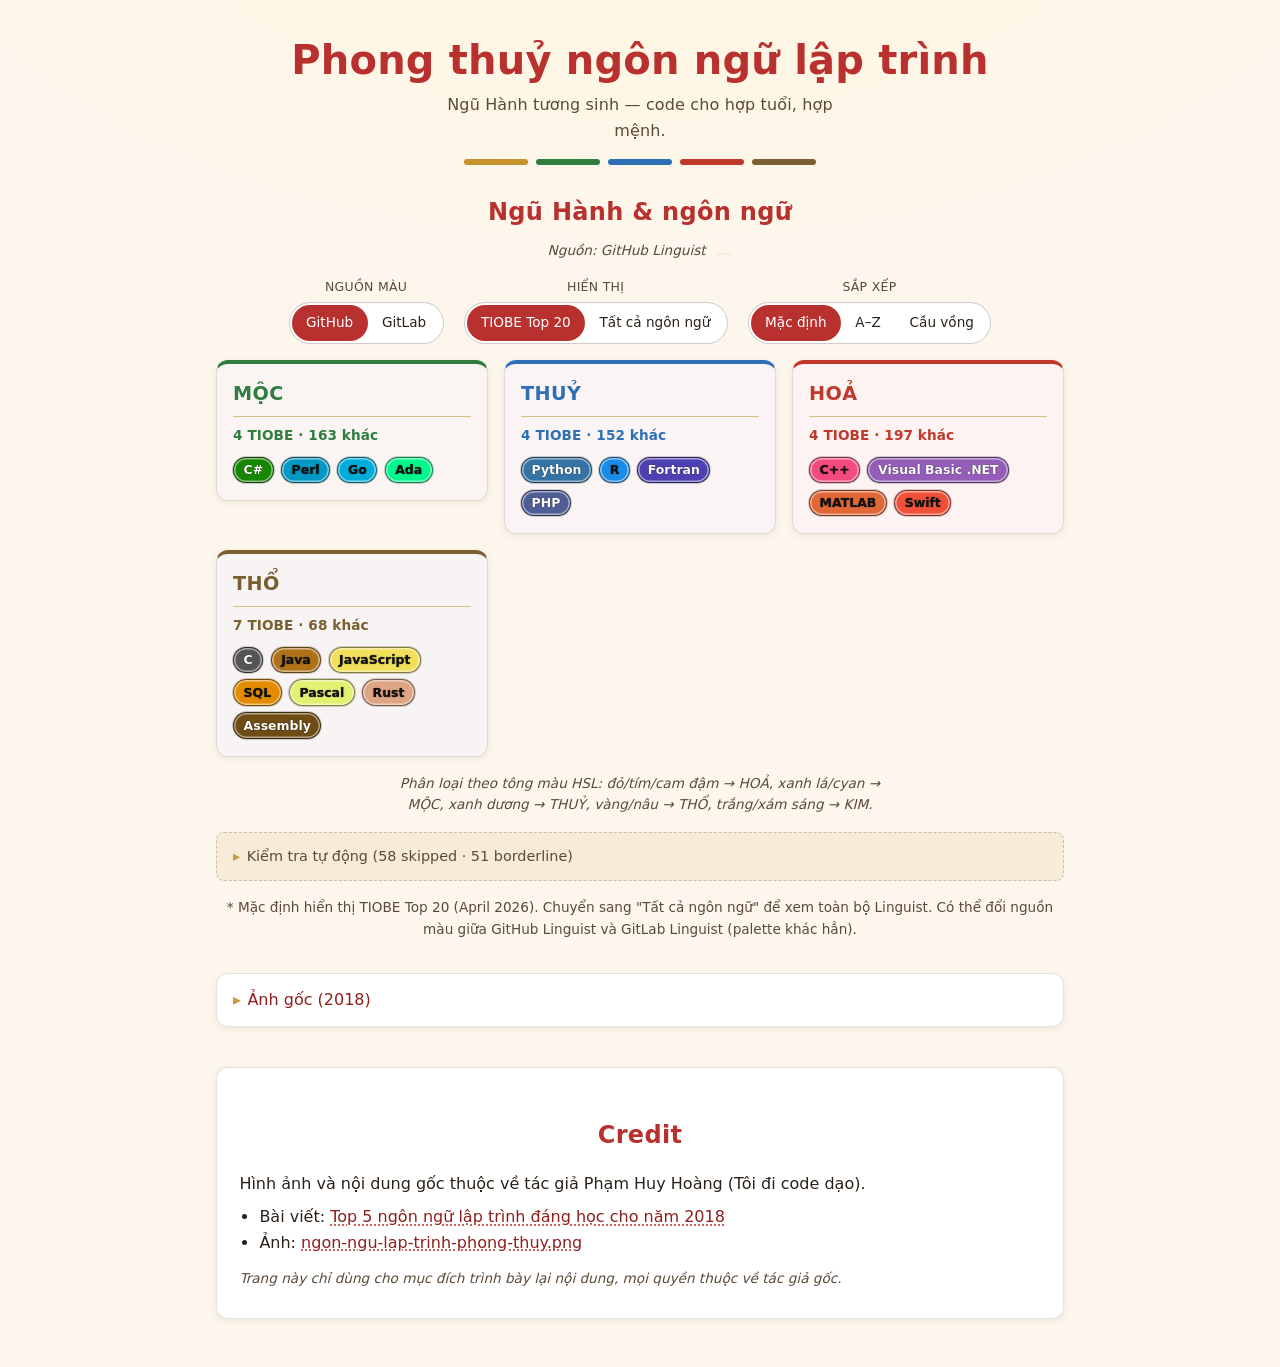
==== commit b8502fd3: "feat(ui): phase-02 url state, gitlab tooltip, hide empty kim card - Persist source/view/sort toggles" ====
--- a/index.html
+++ b/index.html
@@ -40,7 +40,7 @@
 
     <section class="elements">
       <h2>Ngũ Hành &amp; ngôn ngữ</h2>
-      <p class="mode-tag" id="source-tag">Nguồn: GitHub Linguist</p>
+      <p class="mode-tag" id="source-tag">Nguồn: GitHub Linguist <span class="source-note" id="source-note" hidden></span></p>
       <div class="modern-controls">
         <div class="control-group">
           <span class="control-label">Nguồn màu</span>
--- a/style.css
+++ b/style.css
@@ -78,7 +78,7 @@
   font-size: clamp(1.55rem, 4.4vw, 2.5rem);
   line-height: 1.2; color: var(--accent); letter-spacing: 0.2px; font-weight: 700;
 }
-.hero .subtitle { margin: 0.5rem auto 0; max-width: 38ch; color: var(--muted); font-style: italic; }
+.hero .subtitle { margin: 0.5rem auto 0; max-width: 38ch; color: var(--muted); letter-spacing: 0.15px; }
 .hero-ribbon {
   display: flex; justify-content: center; gap: 8px;
   margin: 1rem auto 0; width: max-content; max-width: 100%;
@@ -121,10 +121,13 @@
   text-align: center; margin-top: 0.6rem; color: var(--muted); font-size: 0.9rem;
 }
 .original-image figcaption a {
-  color: var(--accent-ink); text-decoration: none;
-  border-bottom: 1px dotted var(--accent);
-}
-.original-image figcaption a:hover { color: var(--gold); border-bottom-color: var(--gold); }
+  color: var(--accent-ink);
+  text-decoration: underline;
+  text-decoration-style: dotted;
+  text-decoration-color: var(--accent);
+  text-underline-offset: 2px;
+}
+.original-image figcaption a:hover { color: var(--gold); text-decoration-color: var(--gold); }
 
 /* ---------- Section headings ---------- */
 .elements h2, .credit h2 {
@@ -135,8 +138,22 @@
   text-align: center; font-size: 0.85rem; font-style: italic;
   color: var(--muted); font-weight: 400; margin: -0.5rem 0 1rem;
 }
+.source-note {
+  display: inline-block;
+  margin-left: 0.4rem;
+  padding: 0.05rem 0.5rem;
+  border-radius: 999px;
+  background: var(--bg-tint);
+  color: var(--accent-ink);
+  font-size: 0.7rem;
+  font-style: normal;
+  font-weight: 600;
+  letter-spacing: 0.2px;
+}
 
 /* ---------- Card grid ---------- */
+/* Grid stays auto-fit (not forced 5-col) — the Ngũ-Hành wheel reads at any
+   viewport above 720px without crushing chip names. See plan 260428-1003. */
 .grid {
   display: grid;
   gap: 1rem;
@@ -158,7 +175,14 @@
   .card:hover { transform: none; }
 }
 
-.card h3 { margin: 0 0 0.45rem; font-size: 1.05rem; letter-spacing: 1.2px; font-weight: 700; }
+.card h3 {
+  margin: 0 0 0.5rem;
+  font-size: 1.2rem;
+  letter-spacing: 0.4px;
+  font-weight: 700;
+  padding-bottom: 0.4rem;
+  border-bottom: 1px solid color-mix(in oklch, var(--gold) 60%, transparent);
+}
 .card p { margin: 0; color: var(--fg); }
 
 .card.kim  { border-top-color: var(--kim);  background: color-mix(in oklch, var(--kim)  6%, var(--card-bg)); }
@@ -181,13 +205,16 @@
   padding: 1.25rem 1.4rem 1.4rem; box-shadow: var(--shadow-sm);
 }
 .credit p { margin: 0.4rem 0; }
-.credit ul { margin: 0.5rem 0 0.75rem 1.25rem; padding: 0; }
+.credit ul { margin: 0.5rem 0 0.75rem; padding-left: 1.25rem; }
 .credit a {
-  color: var(--accent-ink); text-decoration: none;
-  border-bottom: 1px dotted var(--accent);
-  transition: color 0.15s ease, border-color 0.15s ease;
-}
-.credit a:hover { color: var(--gold); border-bottom-color: var(--gold); }
+  color: var(--accent-ink);
+  text-decoration: underline;
+  text-decoration-style: dotted;
+  text-decoration-color: var(--accent);
+  text-underline-offset: 2px;
+  transition: color 0.15s ease, text-decoration-color 0.15s ease;
+}
+.credit a:hover { color: var(--gold); text-decoration-color: var(--gold); }
 .credit a:focus-visible { outline: none; box-shadow: var(--focus-ring); border-radius: 3px; }
 .credit .note { font-size: 0.85rem; color: var(--muted); font-style: italic; }
 
@@ -225,11 +252,14 @@
   background: var(--border-strong); border-radius: 3px;
 }
 
+/* Chip text contrast policy: best-effort via WCAG luminance picker
+   (render-elements.js pickTextColor). Worst post-fix case ~3.5:1
+   (Swift, MATLAB) is acceptable for decorative chips. */
 .chip {
   display: inline-flex; align-items: center;
   padding: 0.22rem 0.6rem; border-radius: 999px;
   font-size: 0.78rem; line-height: 1.4;
-  border: 1px solid rgba(0, 0, 0, 0.18);
+  border: 1px solid rgba(0, 0, 0, 0.22);
   background: var(--bg); color: var(--fg);
   max-width: 100%;
   white-space: normal;
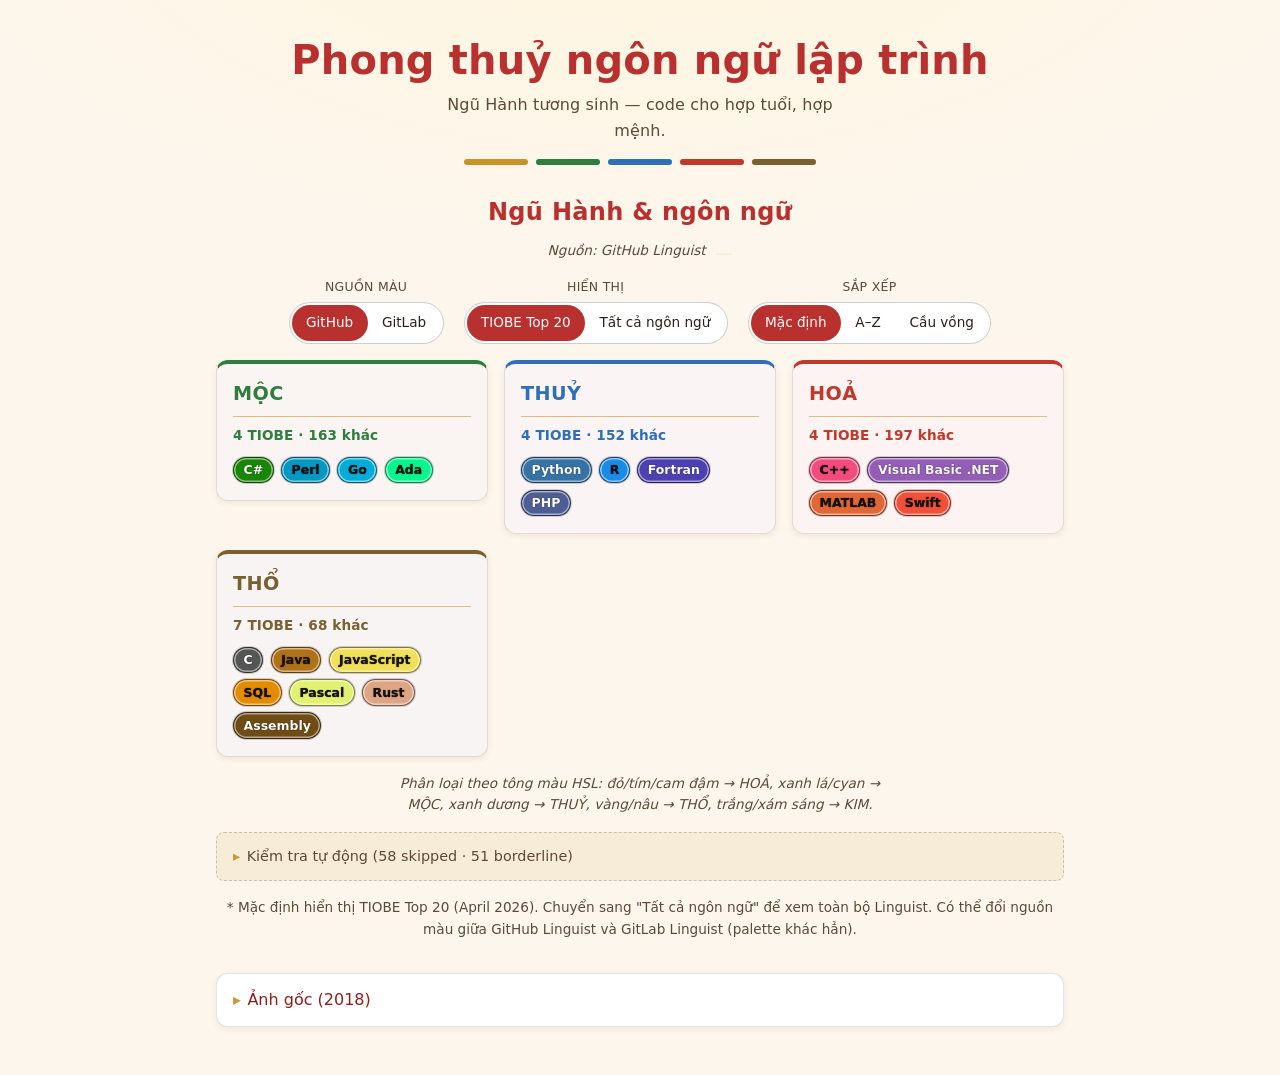
==== commit e546004c: "feat(ui): drop on-page credit footer (figcaption already attributes source)" ====
--- a/index.html
+++ b/index.html
@@ -74,28 +74,6 @@
         </figcaption>
       </figure>
     </details>
-
-    <footer class="credit">
-      <h2>Credit</h2>
-      <p>
-        Hình ảnh và nội dung gốc thuộc về tác giả Phạm Huy Hoàng (Tôi đi code dạo).
-      </p>
-      <ul>
-        <li>
-          Bài viết:
-          <a href="https://toidicodedao.com/2018/01/02/top-5-ngon-ngu-lap-trinh-dang-hoc-cho-nam-2018/" target="_blank" rel="noopener noreferrer">
-            Top 5 ngôn ngữ lập trình đáng học cho năm 2018
-          </a>
-        </li>
-        <li>
-          Ảnh:
-          <a href="https://toidicodedao.com/wp-content/uploads/2017/12/ngon-ngu-lap-trinh-phong-thuy.png" target="_blank" rel="noopener noreferrer">
-            ngon-ngu-lap-trinh-phong-thuy.png
-          </a>
-        </li>
-      </ul>
-      <p class="note">Trang này chỉ dùng cho mục đích trình bày lại nội dung, mọi quyền thuộc về tác giả gốc.</p>
-    </footer>
   </main>
   <script type="module" src="./js/main.js"></script>
 </body>
--- a/style.css
+++ b/style.css
@@ -130,7 +130,7 @@
 .original-image figcaption a:hover { color: var(--gold); text-decoration-color: var(--gold); }
 
 /* ---------- Section headings ---------- */
-.elements h2, .credit h2 {
+.elements h2 {
   text-align: center; color: var(--accent);
   margin: 1.75rem 0 1rem; font-weight: 700; letter-spacing: 0.3px;
 }
@@ -197,26 +197,6 @@
 .card.tho  h3, .card.tho  .card-count { color: var(--tho);  }
 
 .disclaimer { text-align: center; color: var(--muted); font-size: 0.85rem; margin-top: 1rem; }
-
-/* ---------- Credit ---------- */
-.credit {
-  margin-top: 2.5rem; background: var(--card-bg);
-  border: 1px solid var(--border); border-radius: var(--radius);
-  padding: 1.25rem 1.4rem 1.4rem; box-shadow: var(--shadow-sm);
-}
-.credit p { margin: 0.4rem 0; }
-.credit ul { margin: 0.5rem 0 0.75rem; padding-left: 1.25rem; }
-.credit a {
-  color: var(--accent-ink);
-  text-decoration: underline;
-  text-decoration-style: dotted;
-  text-decoration-color: var(--accent);
-  text-underline-offset: 2px;
-  transition: color 0.15s ease, text-decoration-color 0.15s ease;
-}
-.credit a:hover { color: var(--gold); text-decoration-color: var(--gold); }
-.credit a:focus-visible { outline: none; box-shadow: var(--focus-ring); border-radius: 3px; }
-.credit .note { font-size: 0.85rem; color: var(--muted); font-style: italic; }
 
 /* ---------- Debug panel disclosure ---------- */
 #debug-panel > summary {
